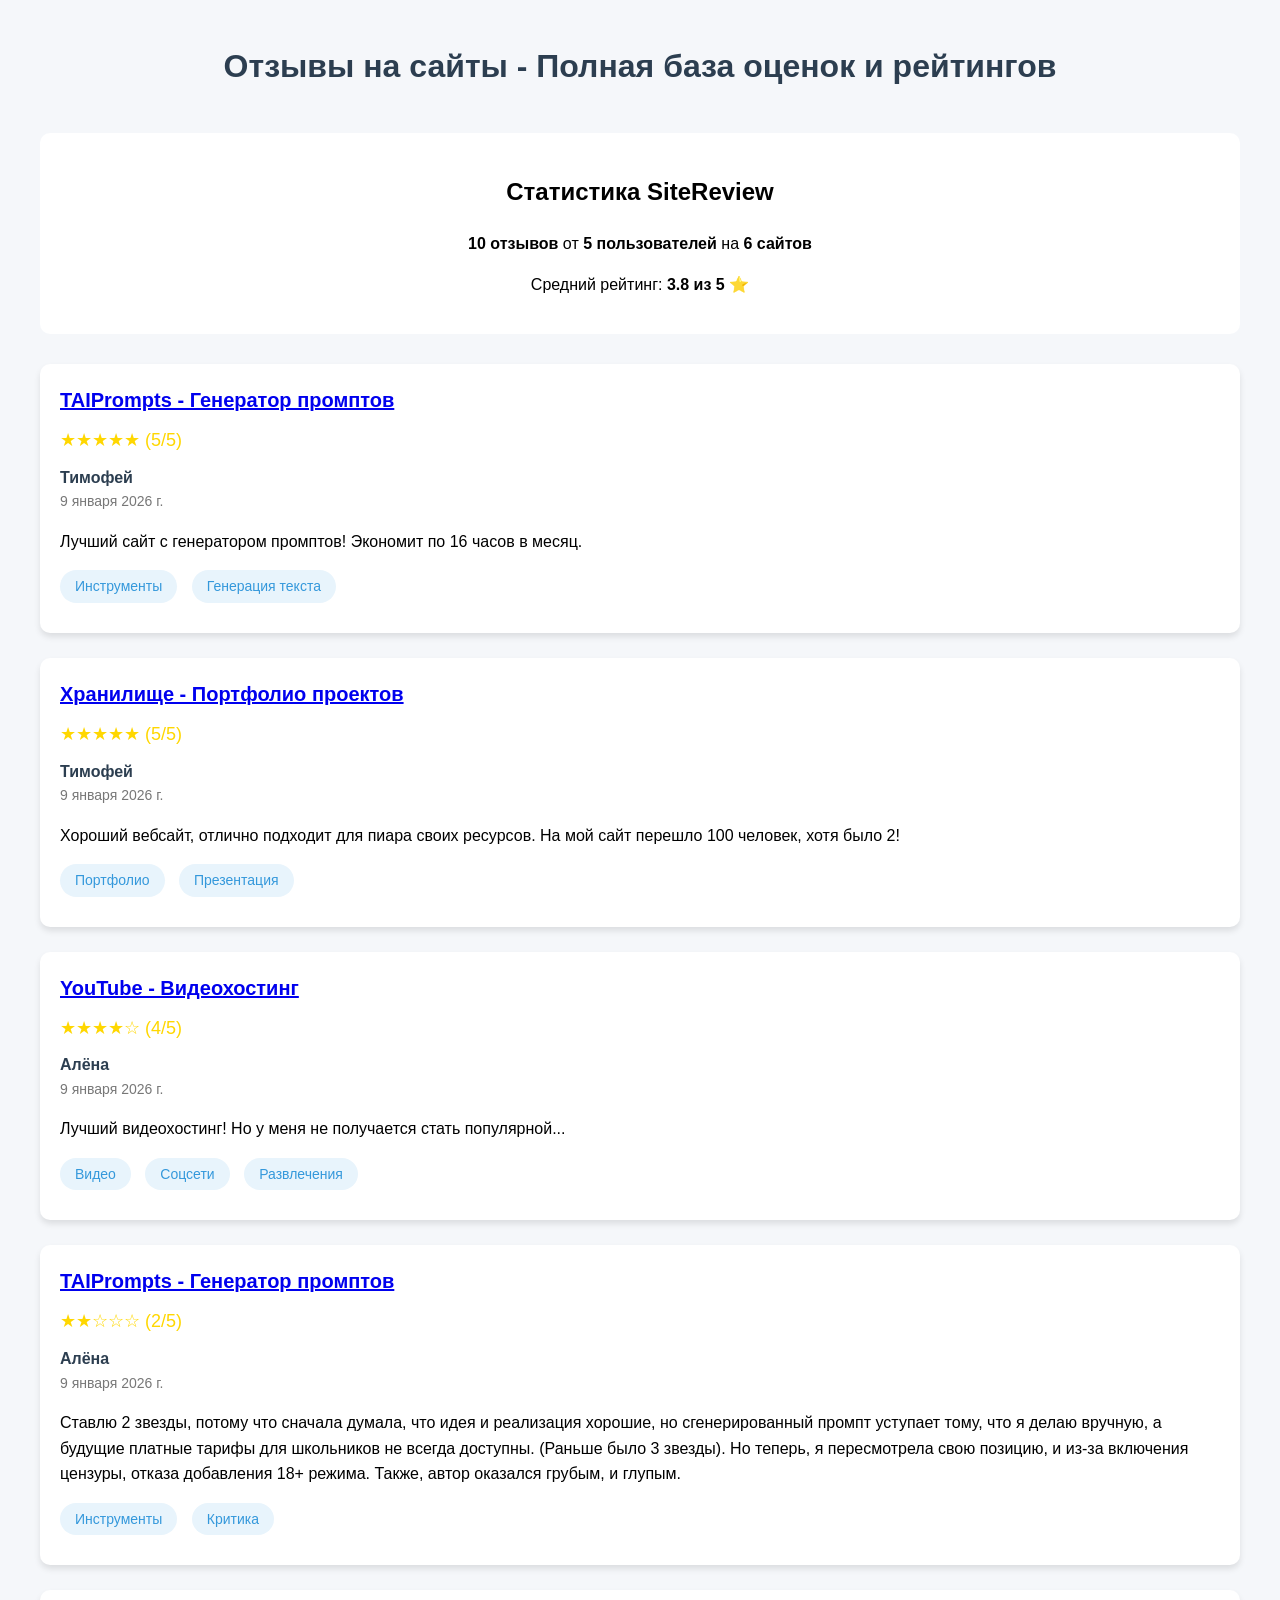
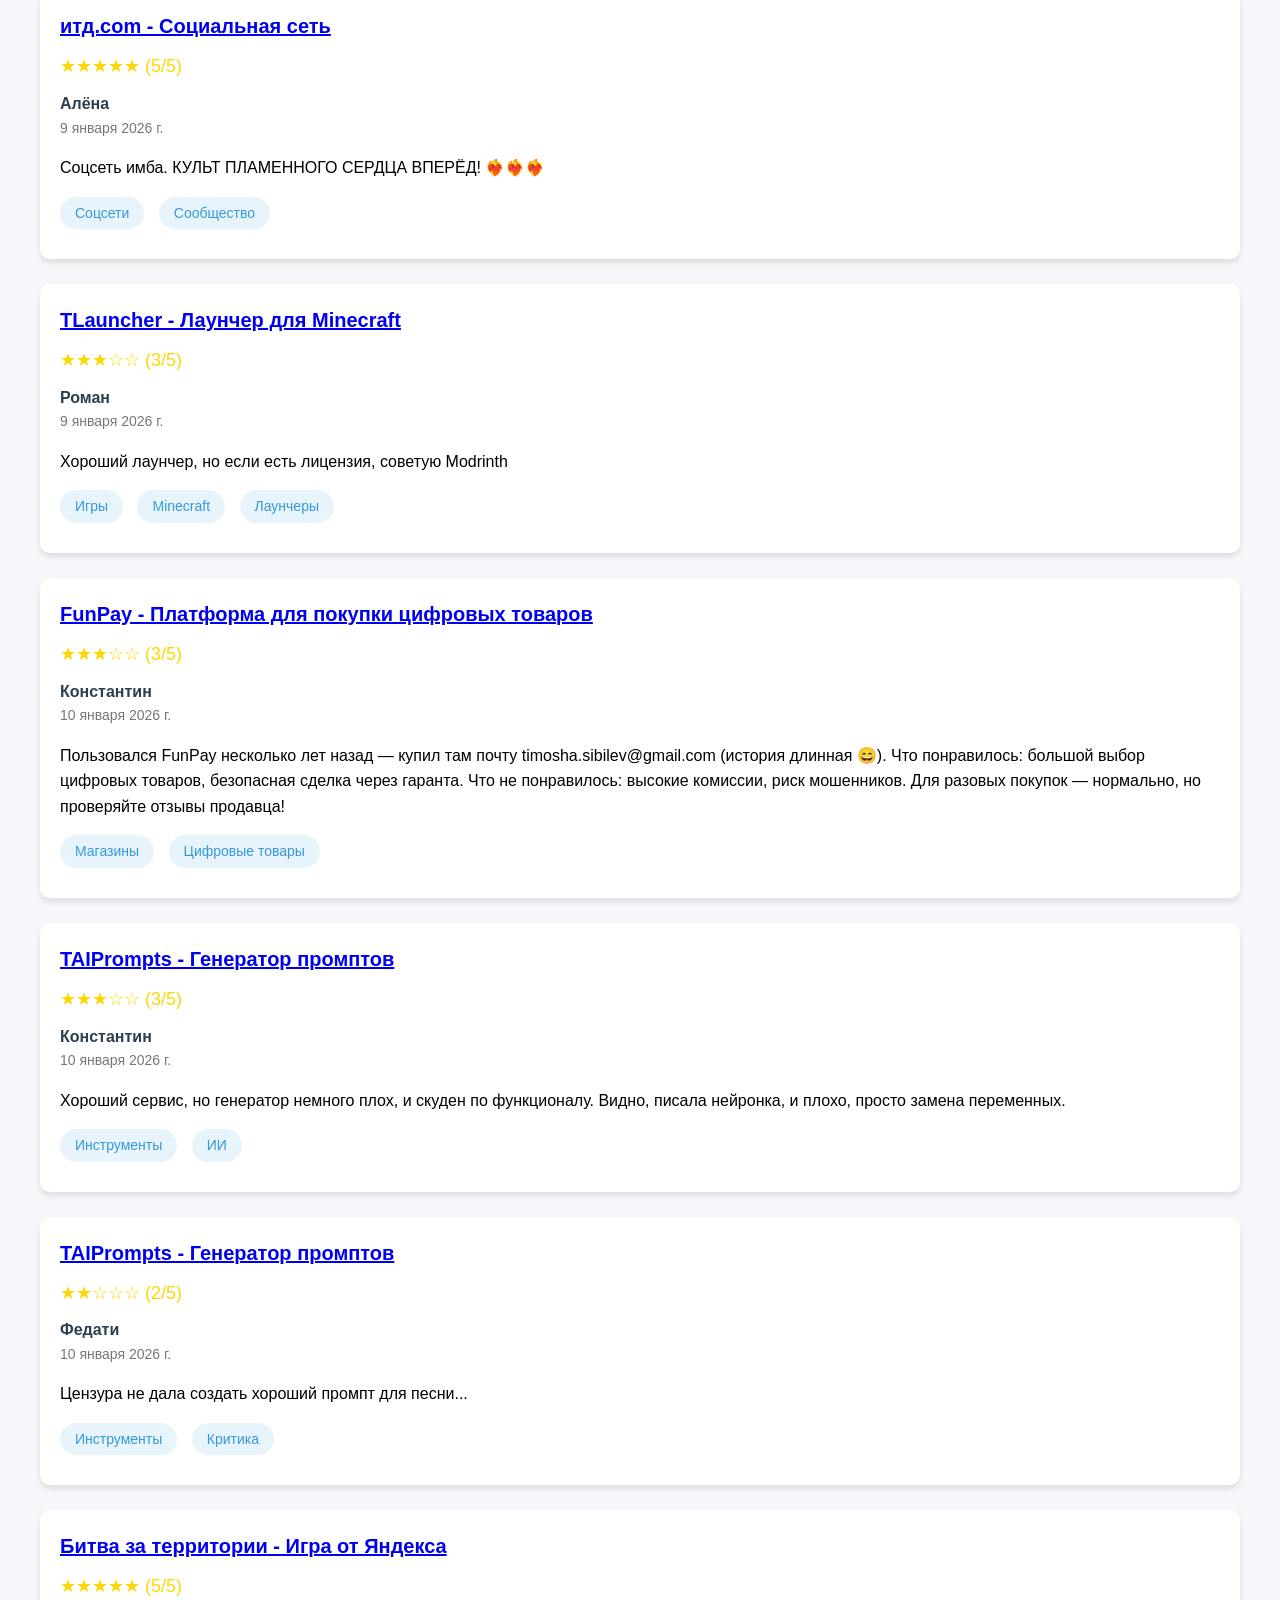
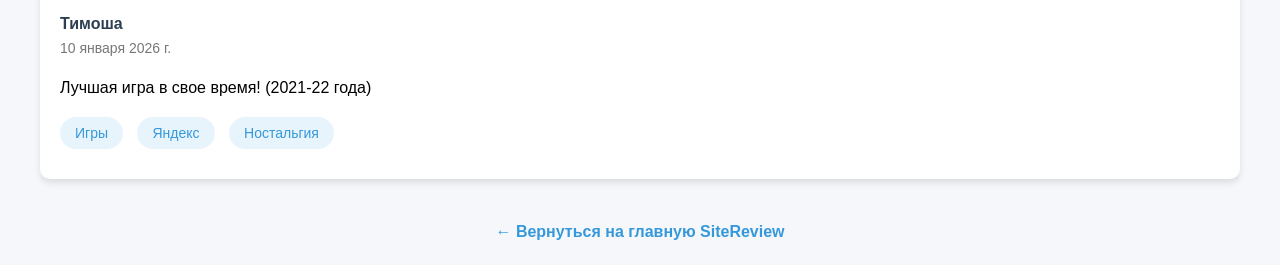
==== reviews-seo.html @ efad81fd "Add files via upload" ====
<!DOCTYPE html>
<html lang="ru">
<head>
    <meta charset="UTF-8">
    <meta name="viewport" content="width=device-width, initial-scale=1.0">
    <meta name="description" content="Полная база отзывов на веб-сайты от реальных пользователей. Честные оценки и рейтинги сайтов на SiteReview.">
    <meta name="robots" content="index, follow">
    <title>Отзывы на сайты | SiteReview - База отзывов на веб-ресурсы</title>
    <style>
        body {
            font-family: Arial, sans-serif;
            line-height: 1.6;
            max-width: 1200px;
            margin: 0 auto;
            padding: 20px;
            background: #f5f7fa;
        }
        .review-item {
            background: white;
            padding: 20px;
            margin-bottom: 25px;
            border-radius: 10px;
            box-shadow: 0 4px 6px rgba(0,0,0,0.1);
        }
        .review-rating {
            color: #FFD700;
            font-size: 18px;
            margin: 10px 0;
        }
        .review-site {
            color: #3498db;
            font-weight: bold;
            font-size: 20px;
            margin-bottom: 10px;
        }
        .review-date {
            color: #777;
            font-size: 14px;
            margin-bottom: 10px;
        }
        .review-author {
            color: #2c3e50;
            font-weight: bold;
        }
        h1 {
            color: #2c3e50;
            text-align: center;
            margin-bottom: 40px;
        }
        .stats {
            background: white;
            padding: 20px;
            border-radius: 10px;
            margin-bottom: 30px;
            text-align: center;
        }
        .back-link {
            text-align: center;
            margin-top: 40px;
        }
        .back-link a {
            color: #3498db;
            text-decoration: none;
            font-weight: bold;
        }
        .site-category {
            display: inline-block;
            background: #e8f4fc;
            color: #3498db;
            padding: 5px 15px;
            border-radius: 20px;
            font-size: 14px;
            margin-right: 10px;
            margin-bottom: 10px;
        }
    </style>
</head>
<body>
    <h1>Отзывы на сайты - Полная база оценок и рейтингов</h1>
    
    <div class="stats">
        <h2>Статистика SiteReview</h2>
        <p><strong>10 отзывов</strong> от <strong>5 пользователей</strong> на <strong>6 сайтов</strong></p>
        <p>Средний рейтинг: <strong>3.8 из 5</strong> ⭐</p>
    </div>

    <!-- Отзыв 1 -->
    <div class="review-item">
        <div class="review-site">
            <a href="https://timoshamoscow.github.io/taiprompts.github.io/" target="_blank">TAIPrompts - Генератор промптов</a>
        </div>
        <div class="review-rating">★★★★★ (5/5)</div>
        <div class="review-author">Тимофей</div>
        <div class="review-date">9 января 2026 г.</div>
        <p>Лучший сайт с генератором промптов! Экономит по 16 часов в месяц.</p>
        <div class="site-category">Инструменты</div>
        <div class="site-category">Генерация текста</div>
    </div>

    <!-- Отзыв 2 -->
    <div class="review-item">
        <div class="review-site">
            <a href="https://timoshamoscow.github.io/hranilishe.github.io/" target="_blank">Хранилище - Портфолио проектов</a>
        </div>
        <div class="review-rating">★★★★★ (5/5)</div>
        <div class="review-author">Тимофей</div>
        <div class="review-date">9 января 2026 г.</div>
        <p>Хороший вебсайт, отлично подходит для пиара своих ресурсов. На мой сайт перешло 100 человек, хотя было 2!</p>
        <div class="site-category">Портфолио</div>
        <div class="site-category">Презентация</div>
    </div>

    <!-- Отзыв 3 -->
    <div class="review-item">
        <div class="review-site">
            <a href="https://www.youtube.com/" target="_blank">YouTube - Видеохостинг</a>
        </div>
        <div class="review-rating">★★★★☆ (4/5)</div>
        <div class="review-author">Алёна</div>
        <div class="review-date">9 января 2026 г.</div>
        <p>Лучший видеохостинг! Но у меня не получается стать популярной...</p>
        <div class="site-category">Видео</div>
        <div class="site-category">Соцсети</div>
        <div class="site-category">Развлечения</div>
    </div>

    <!-- Отзыв 4 -->
    <div class="review-item">
        <div class="review-site">
            <a href="https://timoshamoscow.github.io/taiprompts.github.io/" target="_blank">TAIPrompts - Генератор промптов</a>
        </div>
        <div class="review-rating">★★☆☆☆ (2/5)</div>
        <div class="review-author">Алёна</div>
        <div class="review-date">9 января 2026 г.</div>
        <p>Ставлю 2 звезды, потому что сначала думала, что идея и реализация хорошие, но сгенерированный промпт уступает тому, что я делаю вручную, а будущие платные тарифы для школьников не всегда доступны. (Раньше было 3 звезды). Но теперь, я пересмотрела свою позицию, и из-за включения цензуры, отказа добавления 18+ режима. Также, автор оказался грубым, и глупым.</p>
        <div class="site-category">Инструменты</div>
        <div class="site-category">Критика</div>
    </div>

    <!-- Отзыв 5 -->
    <div class="review-item">
        <div class="review-site">
            <a href="https://xn--d1ah4a.com/feed" target="_blank">итд.com - Социальная сеть</a>
        </div>
        <div class="review-rating">★★★★★ (5/5)</div>
        <div class="review-author">Алёна</div>
        <div class="review-date">9 января 2026 г.</div>
        <p>Соцсеть имба. КУЛЬТ ПЛАМЕННОГО СЕРДЦА ВПЕРЁД! ❤️‍🔥❤️‍🔥❤️‍🔥</p>
        <div class="site-category">Соцсети</div>
        <div class="site-category">Сообщество</div>
    </div>

    <!-- Отзыв 6 -->
    <div class="review-item">
        <div class="review-site">
            <a href="https://tlauncher.ru/" target="_blank">TLauncher - Лаунчер для Minecraft</a>
        </div>
        <div class="review-rating">★★★☆☆ (3/5)</div>
        <div class="review-author">Роман</div>
        <div class="review-date">9 января 2026 г.</div>
        <p>Хороший лаунчер, но если есть лицензия, советую Modrinth</p>
        <div class="site-category">Игры</div>
        <div class="site-category">Minecraft</div>
        <div class="site-category">Лаунчеры</div>
    </div>

    <!-- Отзыв 7 -->
    <div class="review-item">
        <div class="review-site">
            <a href="https://funpay.com/" target="_blank">FunPay - Платформа для покупки цифровых товаров</a>
        </div>
        <div class="review-rating">★★★☆☆ (3/5)</div>
        <div class="review-author">Константин</div>
        <div class="review-date">10 января 2026 г.</div>
        <p>Пользовался FunPay несколько лет назад — купил там почту timosha.sibilev@gmail.com (история длинная 😄). Что понравилось: большой выбор цифровых товаров, безопасная сделка через гаранта. Что не понравилось: высокие комиссии, риск мошенников. Для разовых покупок — нормально, но проверяйте отзывы продавца!</p>
        <div class="site-category">Магазины</div>
        <div class="site-category">Цифровые товары</div>
    </div>

    <!-- Отзыв 8 -->
    <div class="review-item">
        <div class="review-site">
            <a href="https://timoshamoscow.github.io/taiprompts.github.io/" target="_blank">TAIPrompts - Генератор промптов</a>
        </div>
        <div class="review-rating">★★★☆☆ (3/5)</div>
        <div class="review-author">Константин</div>
        <div class="review-date">10 января 2026 г.</div>
        <p>Хороший сервис, но генератор немного плох, и скуден по функционалу. Видно, писала нейронка, и плохо, просто замена переменных.</p>
        <div class="site-category">Инструменты</div>
        <div class="site-category">ИИ</div>
    </div>

    <!-- Отзыв 9 -->
    <div class="review-item">
        <div class="review-site">
            <a href="https://timoshamoscow.github.io/taiprompts.github.io/" target="_blank">TAIPrompts - Генератор промптов</a>
        </div>
        <div class="review-rating">★★☆☆☆ (2/5)</div>
        <div class="review-author">Федати</div>
        <div class="review-date">10 января 2026 г.</div>
        <p>Цензура не дала создать хороший промпт для песни...</p>
        <div class="site-category">Инструменты</div>
        <div class="site-category">Критика</div>
    </div>

    <!-- Отзыв 10 -->
    <div class="review-item">
        <div class="review-site">
            <a href="https://yandex.ru/games/app/191972" target="_blank">Битва за территории - Игра от Яндекса</a>
        </div>
        <div class="review-rating">★★★★★ (5/5)</div>
        <div class="review-author">Тимоша</div>
        <div class="review-date">10 января 2026 г.</div>
        <p>Лучшая игра в свое время! (2021-22 года)</p>
        <div class="site-category">Игры</div>
        <div class="site-category">Яндекс</div>
        <div class="site-category">Ностальгия</div>
    </div>

    <div class="back-link">
        <a href="https://speedtelly1.github.io/sitereview.github.io/">← Вернуться на главную SiteReview</a>
    </div>

    <!-- Скрытый контент для SEO -->
    <div style="display: none;">
        <h2>SiteReview - Отзывы на сайты и веб-ресурсы</h2>
        <p>SiteReview - это платформа для публикации честных отзывов на различные веб-сайты. Мы собираем реальные мнения пользователей о разных интернет-ресурсах.</p>
        
        <h3>Популярные категории сайтов:</h3>
        <ul>
            <li>Социальные сети (YouTube, итд.com)</li>
            <li>Игры и игровые сервисы (TLauncher, Битва за территории)</li>
            <li>Инструменты для работы (TAIPrompts, Хранилище)</li>
            <li>Магазины и маркетплейсы (FunPay)</li>
        </ul>
        
        <h3>Почему выбирают SiteReview:</h3>
        <ul>
            <li>Реальные отзывы от настоящих пользователей</li>
            <li>Честные оценки без цензуры</li>
            <li>Разные мнения на один сайт</li>
            <li>Объективная статистика</li>
            <li>Бесплатная публикация отзывов</li>
        </ul>
        
        <h3>Топ сайтов по оценкам:</h3>
        <p>TAIPrompts - 4 отзыва, средний рейтинг 3.25/5</p>
        <p>YouTube - 1 отзыв, оценка 4/5</p>
        <p>итд.com - 1 отзыв, оценка 5/5</p>
        <p>Хранилище - 1 отзыв, оценка 5/5</p>
        <p>FunPay - 1 отзыв, оценка 3/5</p>
        <p>TLauncher - 1 отзыв, оценка 3/5</p>
        <p>Битва за территории - 1 отзыв, оценка 5/5</p>
        
        <h3>Как оставить отзыв:</h3>
        <p>Перейдите на главную страницу SiteReview и заполните форму. Ваш отзыв будет опубликован после проверки модератором.</p>
        
        <h3>Ключевые слова:</h3>
        <p>отзывы на сайты, оценка веб-ресурсов, рейтинг сайтов, мнения пользователей, критика сайтов, рекомендации по сайтам, обзоры интернет-ресурсов, честные отзывы, SiteReview, веб-разработка, UX/UI оценка, функционал сайтов, удобство использования</p>
    </div>
</body>
</html>
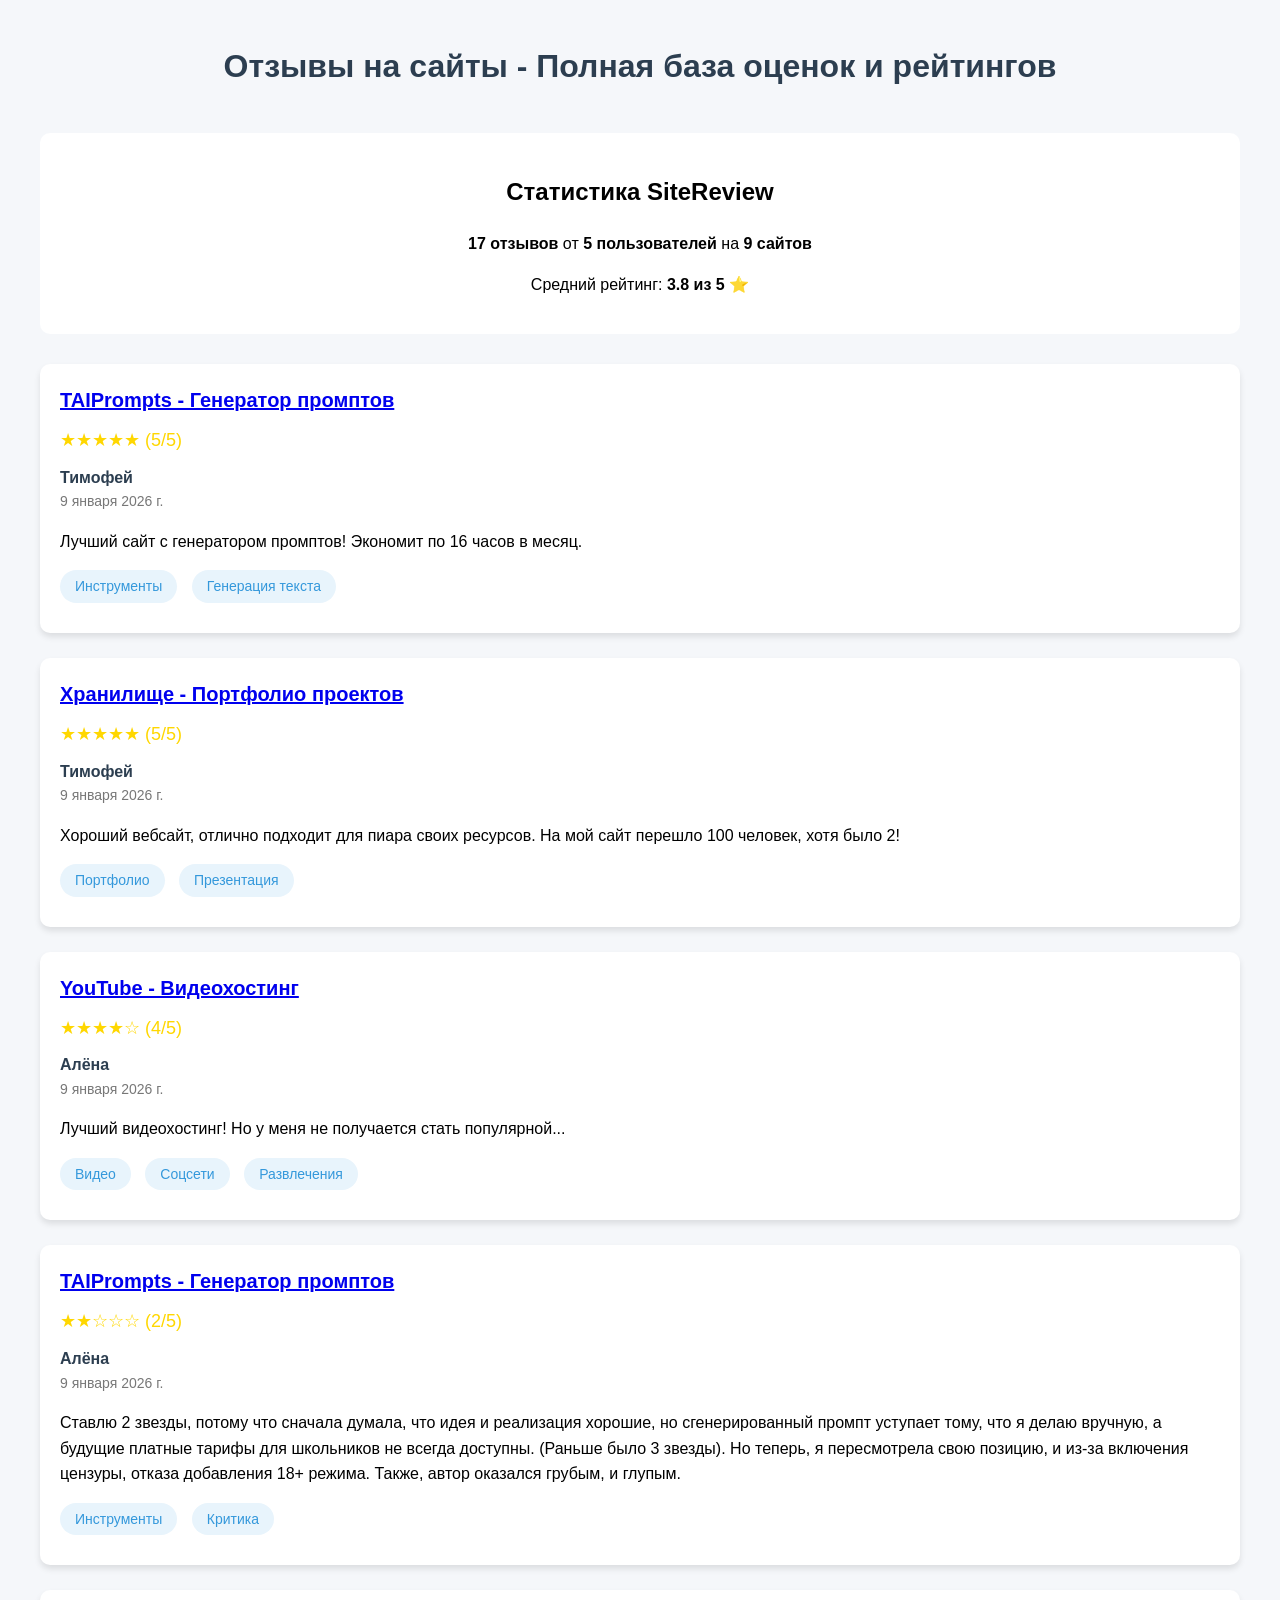
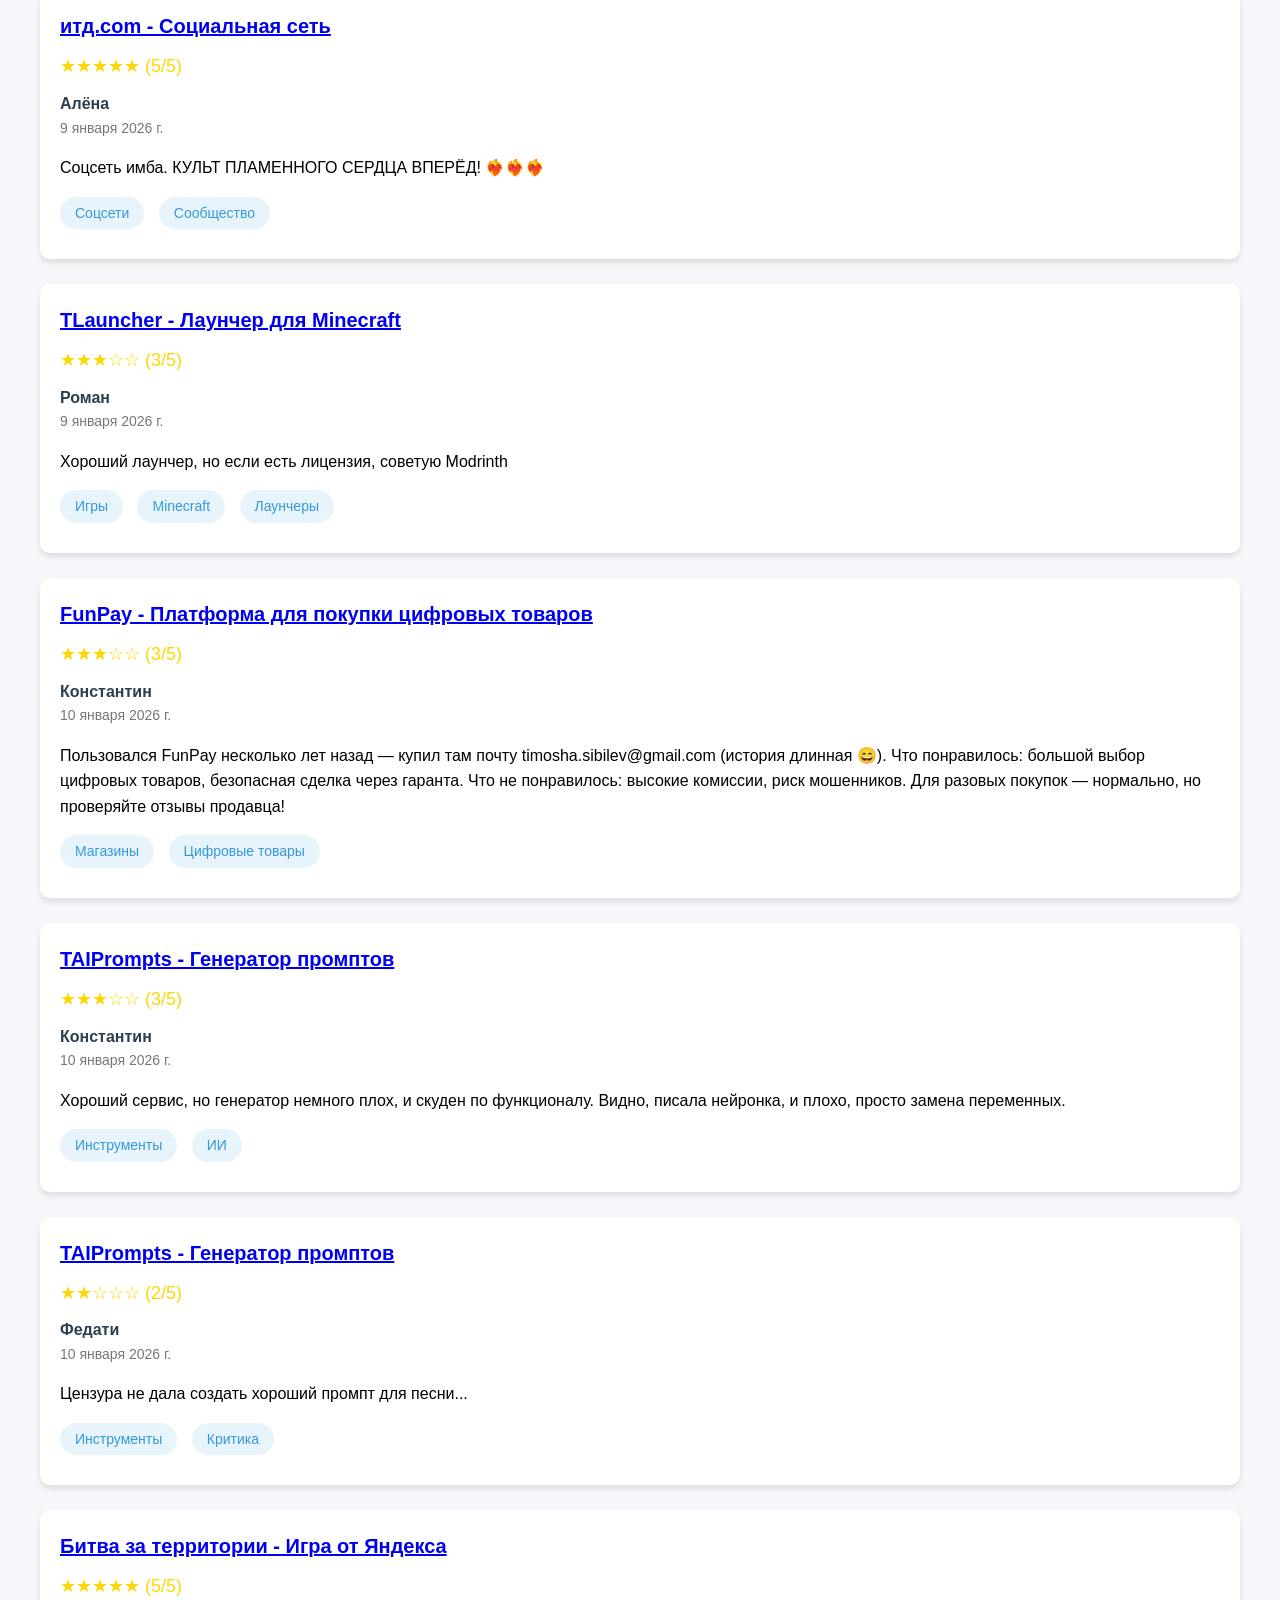
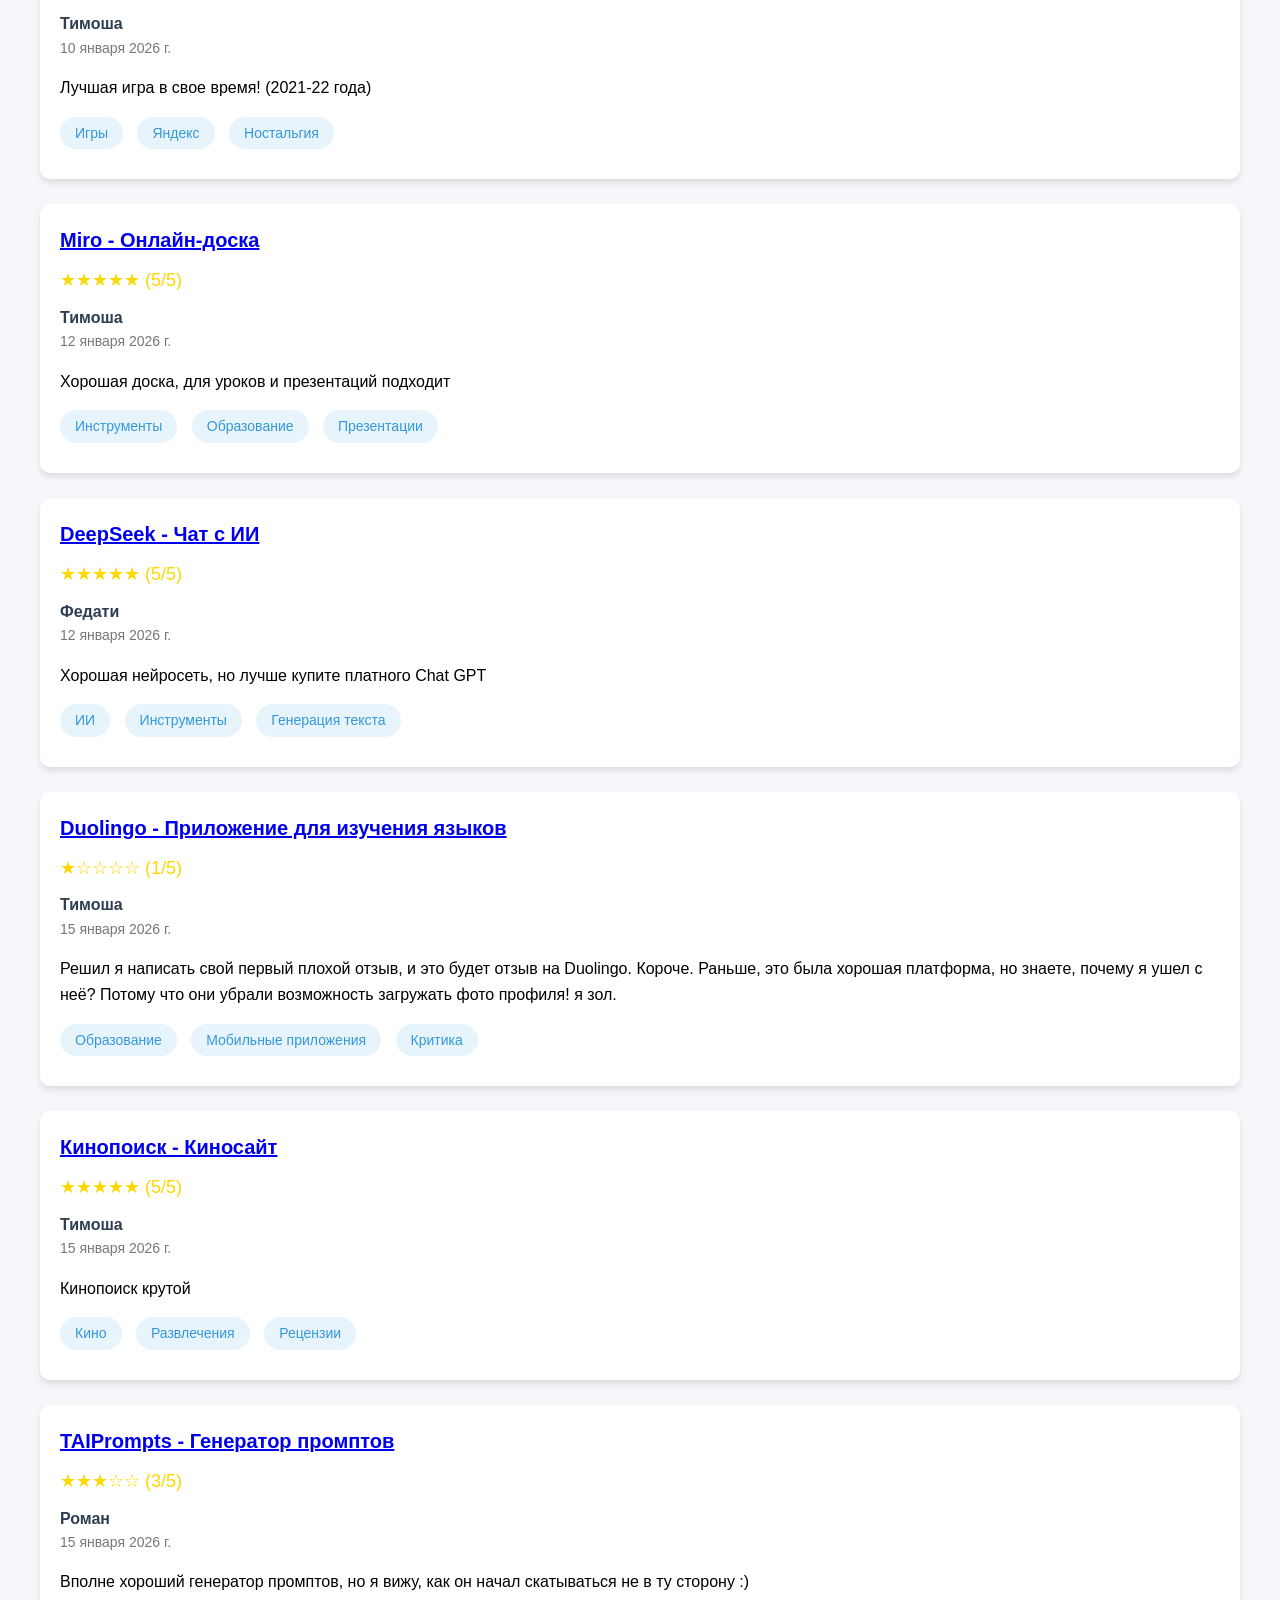
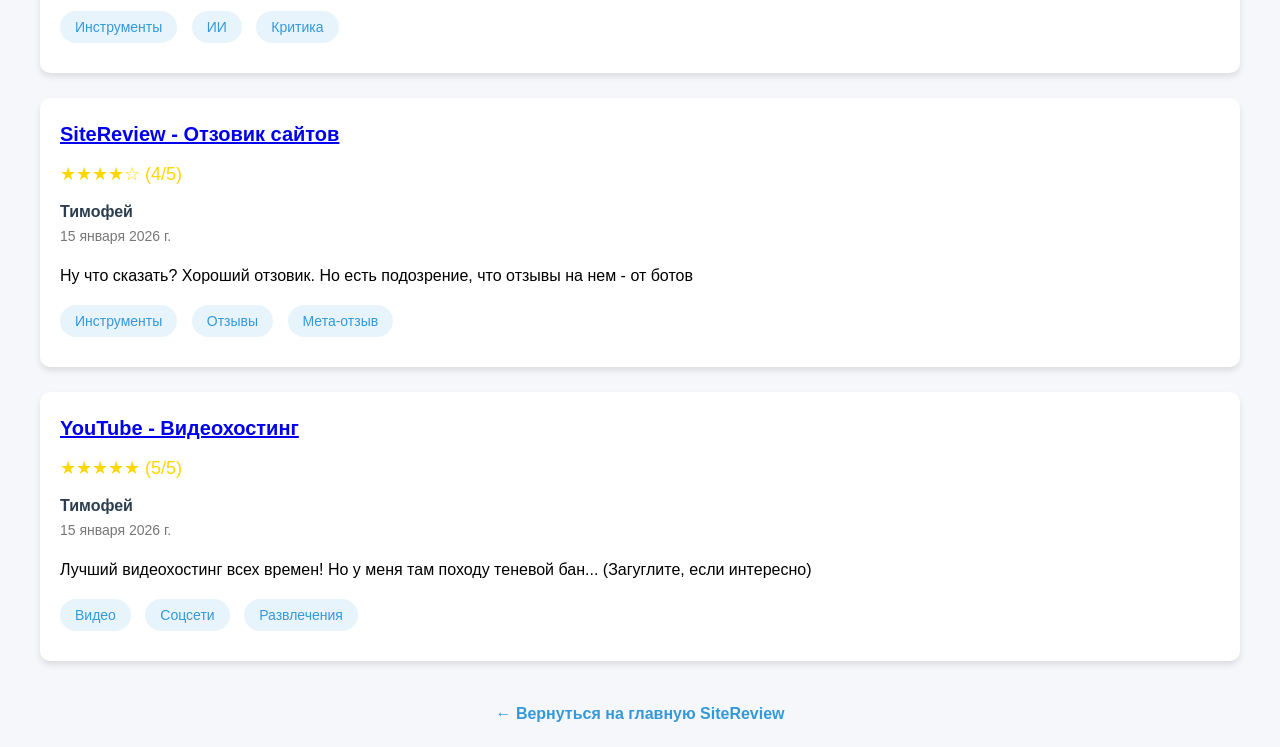
==== commit 7e4ea608: "Update reviews-seo.html" ====
--- a/reviews-seo.html
+++ b/reviews-seo.html
@@ -80,7 +80,7 @@
     
     <div class="stats">
         <h2>Статистика SiteReview</h2>
-        <p><strong>10 отзывов</strong> от <strong>5 пользователей</strong> на <strong>6 сайтов</strong></p>
+        <p><strong>17 отзывов</strong> от <strong>5 пользователей</strong> на <strong>9 сайтов</strong></p>
         <p>Средний рейтинг: <strong>3.8 из 5</strong> ⭐</p>
     </div>
 
@@ -217,6 +217,104 @@
         <div class="site-category">Ностальгия</div>
     </div>
 
+    <!-- Отзыв 11 -->
+    <div class="review-item">
+        <div class="review-site">
+            <a href="https://miro.com/app/dashboard/" target="_blank">Miro - Онлайн-доска</a>
+        </div>
+        <div class="review-rating">★★★★★ (5/5)</div>
+        <div class="review-author">Тимоша</div>
+        <div class="review-date">12 января 2026 г.</div>
+        <p>Хорошая доска, для уроков и презентаций подходит</p>
+        <div class="site-category">Инструменты</div>
+        <div class="site-category">Образование</div>
+        <div class="site-category">Презентации</div>
+    </div>
+
+    <!-- Отзыв 12 -->
+    <div class="review-item">
+        <div class="review-site">
+            <a href="https://chat.deepseek.com/" target="_blank">DeepSeek - Чат с ИИ</a>
+        </div>
+        <div class="review-rating">★★★★★ (5/5)</div>
+        <div class="review-author">Федати</div>
+        <div class="review-date">12 января 2026 г.</div>
+        <p>Хорошая нейросеть, но лучше купите платного Chat GPT</p>
+        <div class="site-category">ИИ</div>
+        <div class="site-category">Инструменты</div>
+        <div class="site-category">Генерация текста</div>
+    </div>
+
+    <!-- Отзыв 13 -->
+    <div class="review-item">
+        <div class="review-site">
+            <a href="https://www.duolingo.com/" target="_blank">Duolingo - Приложение для изучения языков</a>
+        </div>
+        <div class="review-rating">★☆☆☆☆ (1/5)</div>
+        <div class="review-author">Тимоша</div>
+        <div class="review-date">15 января 2026 г.</div>
+        <p>Решил я написать свой первый плохой отзыв, и это будет отзыв на Duolingo. Короче. Раньше, это была хорошая платформа, но знаете, почему я ушел с неё? Потому что они убрали возможность загружать фото профиля! я зол.</p>
+        <div class="site-category">Образование</div>
+        <div class="site-category">Мобильные приложения</div>
+        <div class="site-category">Критика</div>
+    </div>
+
+    <!-- Отзыв 14 -->
+    <div class="review-item">
+        <div class="review-site">
+            <a href="https://www.kinopoisk.ru/" target="_blank">Кинопоиск - Киносайт</a>
+        </div>
+        <div class="review-rating">★★★★★ (5/5)</div>
+        <div class="review-author">Тимоша</div>
+        <div class="review-date">15 января 2026 г.</div>
+        <p>Кинопоиск крутой</p>
+        <div class="site-category">Кино</div>
+        <div class="site-category">Развлечения</div>
+        <div class="site-category">Рецензии</div>
+    </div>
+
+    <!-- Отзыв 15 -->
+    <div class="review-item">
+        <div class="review-site">
+            <a href="https://timoshamoscow.github.io/taiprompts.github.io/" target="_blank">TAIPrompts - Генератор промптов</a>
+        </div>
+        <div class="review-rating">★★★☆☆ (3/5)</div>
+        <div class="review-author">Роман</div>
+        <div class="review-date">15 января 2026 г.</div>
+        <p>Вполне хороший генератор промптов, но я вижу, как он начал скатываться не в ту сторону :)</p>
+        <div class="site-category">Инструменты</div>
+        <div class="site-category">ИИ</div>
+        <div class="site-category">Критика</div>
+    </div>
+
+    <!-- Отзыв 16 -->
+    <div class="review-item">
+        <div class="review-site">
+            <a href="https://speedtelly1.github.io/sitereview.github.io/" target="_blank">SiteReview - Отзовик сайтов</a>
+        </div>
+        <div class="review-rating">★★★★☆ (4/5)</div>
+        <div class="review-author">Тимофей</div>
+        <div class="review-date">15 января 2026 г.</div>
+        <p>Ну что сказать? Хороший отзовик. Но есть подозрение, что отзывы на нем - от ботов</p>
+        <div class="site-category">Инструменты</div>
+        <div class="site-category">Отзывы</div>
+        <div class="site-category">Мета-отзыв</div>
+    </div>
+
+    <!-- Отзыв 17 -->
+    <div class="review-item">
+        <div class="review-site">
+            <a href="https://www.youtube.com/" target="_blank">YouTube - Видеохостинг</a>
+        </div>
+        <div class="review-rating">★★★★★ (5/5)</div>
+        <div class="review-author">Тимофей</div>
+        <div class="review-date">15 января 2026 г.</div>
+        <p>Лучший видеохостинг всех времен! Но у меня там походу теневой бан... (Загуглите, если интересно)</p>
+        <div class="site-category">Видео</div>
+        <div class="site-category">Соцсети</div>
+        <div class="site-category">Развлечения</div>
+    </div>
+
     <div class="back-link">
         <a href="https://speedtelly1.github.io/sitereview.github.io/">← Вернуться на главную SiteReview</a>
     </div>
@@ -230,8 +328,11 @@
         <ul>
             <li>Социальные сети (YouTube, итд.com)</li>
             <li>Игры и игровые сервисы (TLauncher, Битва за территории)</li>
-            <li>Инструменты для работы (TAIPrompts, Хранилище)</li>
+            <li>Инструменты для работы (TAIPrompts, Хранилище, Miro, DeepSeek)</li>
             <li>Магазины и маркетплейсы (FunPay)</li>
+            <li>Образовательные ресурсы (Duolingo)</li>
+            <li>Развлекательные сайты (Кинопоиск)</li>
+            <li>Отзовики и рейтинги (SiteReview)</li>
         </ul>
         
         <h3>Почему выбирают SiteReview:</h3>
@@ -244,19 +345,24 @@
         </ul>
         
         <h3>Топ сайтов по оценкам:</h3>
-        <p>TAIPrompts - 4 отзыва, средний рейтинг 3.25/5</p>
-        <p>YouTube - 1 отзыв, оценка 4/5</p>
+        <p>TAIPrompts - 5 отзывов, средний рейтинг 3.0/5</p>
+        <p>YouTube - 3 отзыва, средний рейтинг 4.7/5</p>
         <p>итд.com - 1 отзыв, оценка 5/5</p>
         <p>Хранилище - 1 отзыв, оценка 5/5</p>
+        <p>Miro - 1 отзыв, оценка 5/5</p>
+        <p>DeepSeek - 1 отзыв, оценка 5/5</p>
+        <p>Кинопоиск - 1 отзыв, оценка 5/5</p>
+        <p>Битва за территории - 1 отзыв, оценка 5/5</p>
+        <p>SiteReview - 1 отзыв, оценка 4/5</p>
         <p>FunPay - 1 отзыв, оценка 3/5</p>
         <p>TLauncher - 1 отзыв, оценка 3/5</p>
-        <p>Битва за территории - 1 отзыв, оценка 5/5</p>
+        <p>Duolingo - 1 отзыв, оценка 1/5</p>
         
         <h3>Как оставить отзыв:</h3>
         <p>Перейдите на главную страницу SiteReview и заполните форму. Ваш отзыв будет опубликован после проверки модератором.</p>
         
         <h3>Ключевые слова:</h3>
-        <p>отзывы на сайты, оценка веб-ресурсов, рейтинг сайтов, мнения пользователей, критика сайтов, рекомендации по сайтам, обзоры интернет-ресурсов, честные отзывы, SiteReview, веб-разработка, UX/UI оценка, функционал сайтов, удобство использования</p>
+        <p>отзывы на сайты, оценка веб-ресурсов, рейтинг сайтов, мнения пользователей, критика сайтов, рекомендации по сайтам, обзоры интернет-ресурсов, честные отзывы, SiteReview, веб-разработка, UX/UI оценка, функционал сайтов, удобство использования, TAIPrompts отзывы, YouTube отзывы, Miro отзывы, DeepSeek отзывы, Кинопоиск отзывы</p>
     </div>
 </body>
-</html>+</html>
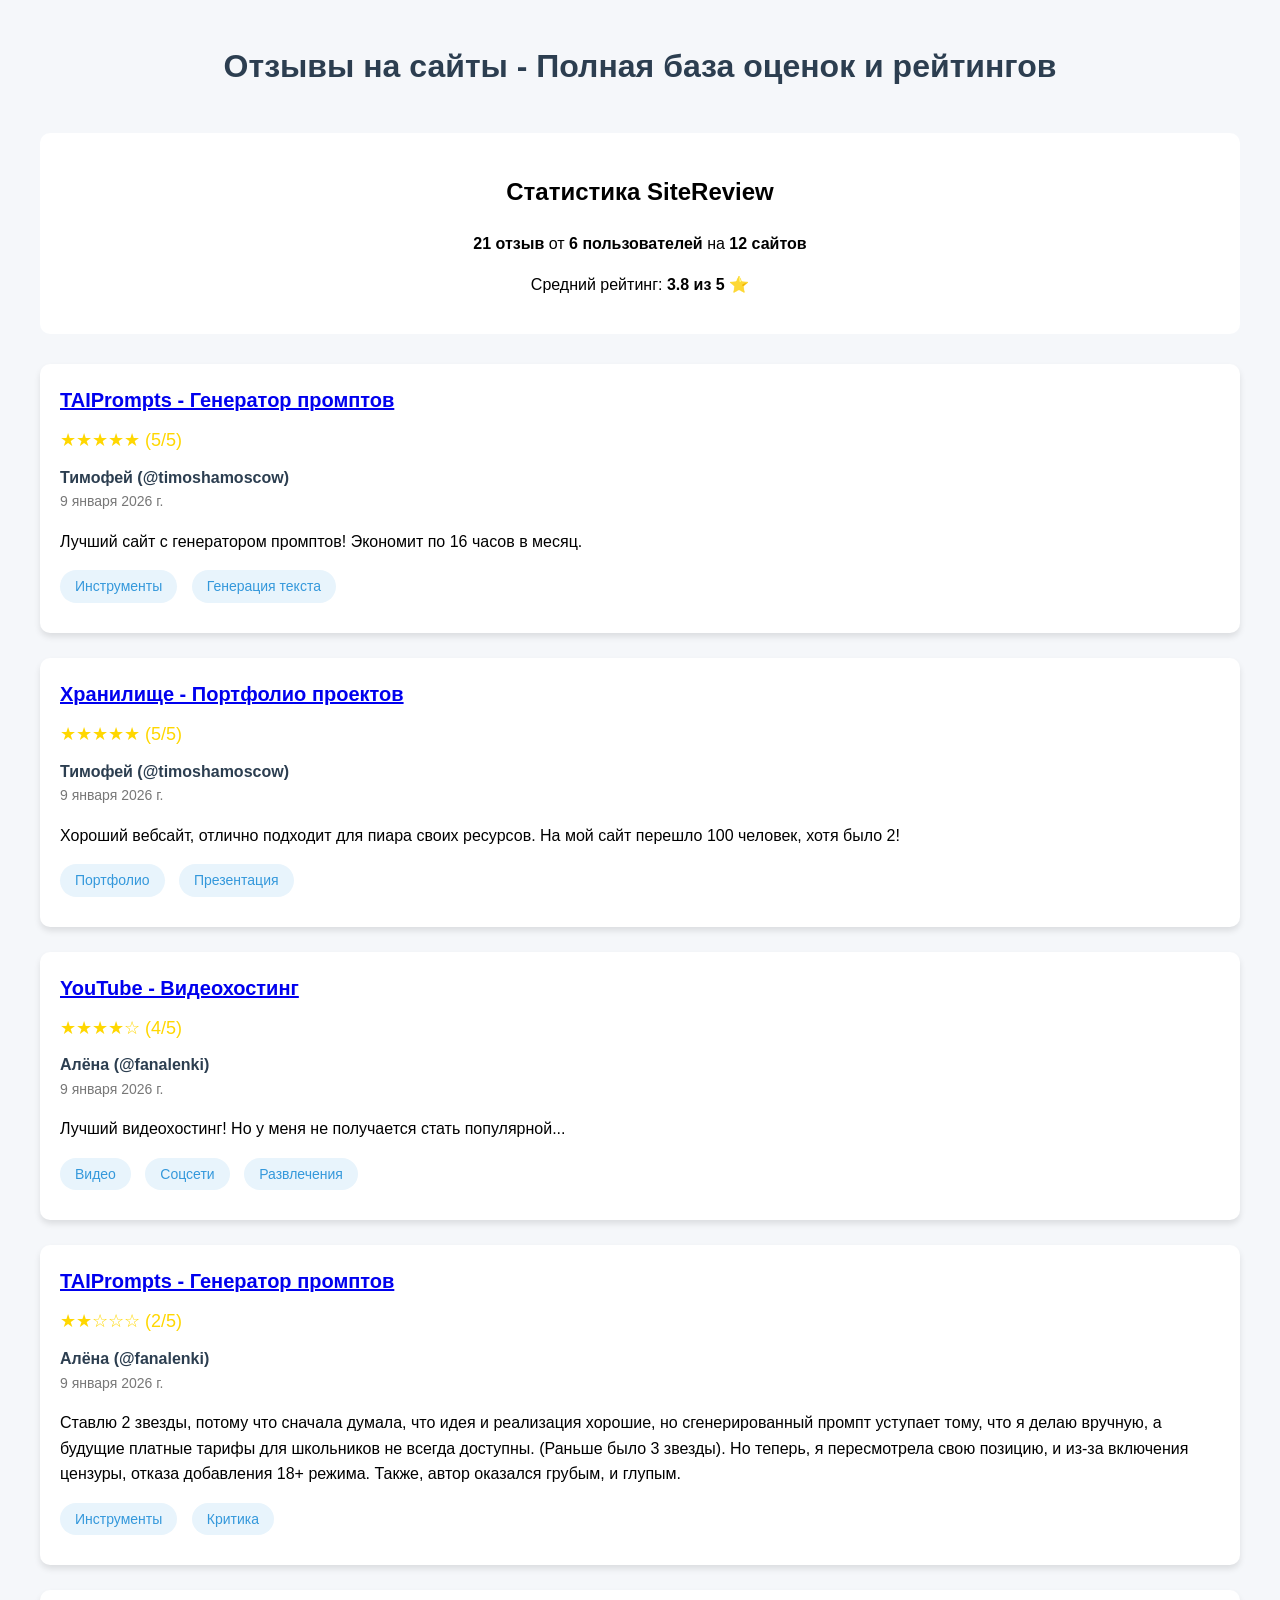
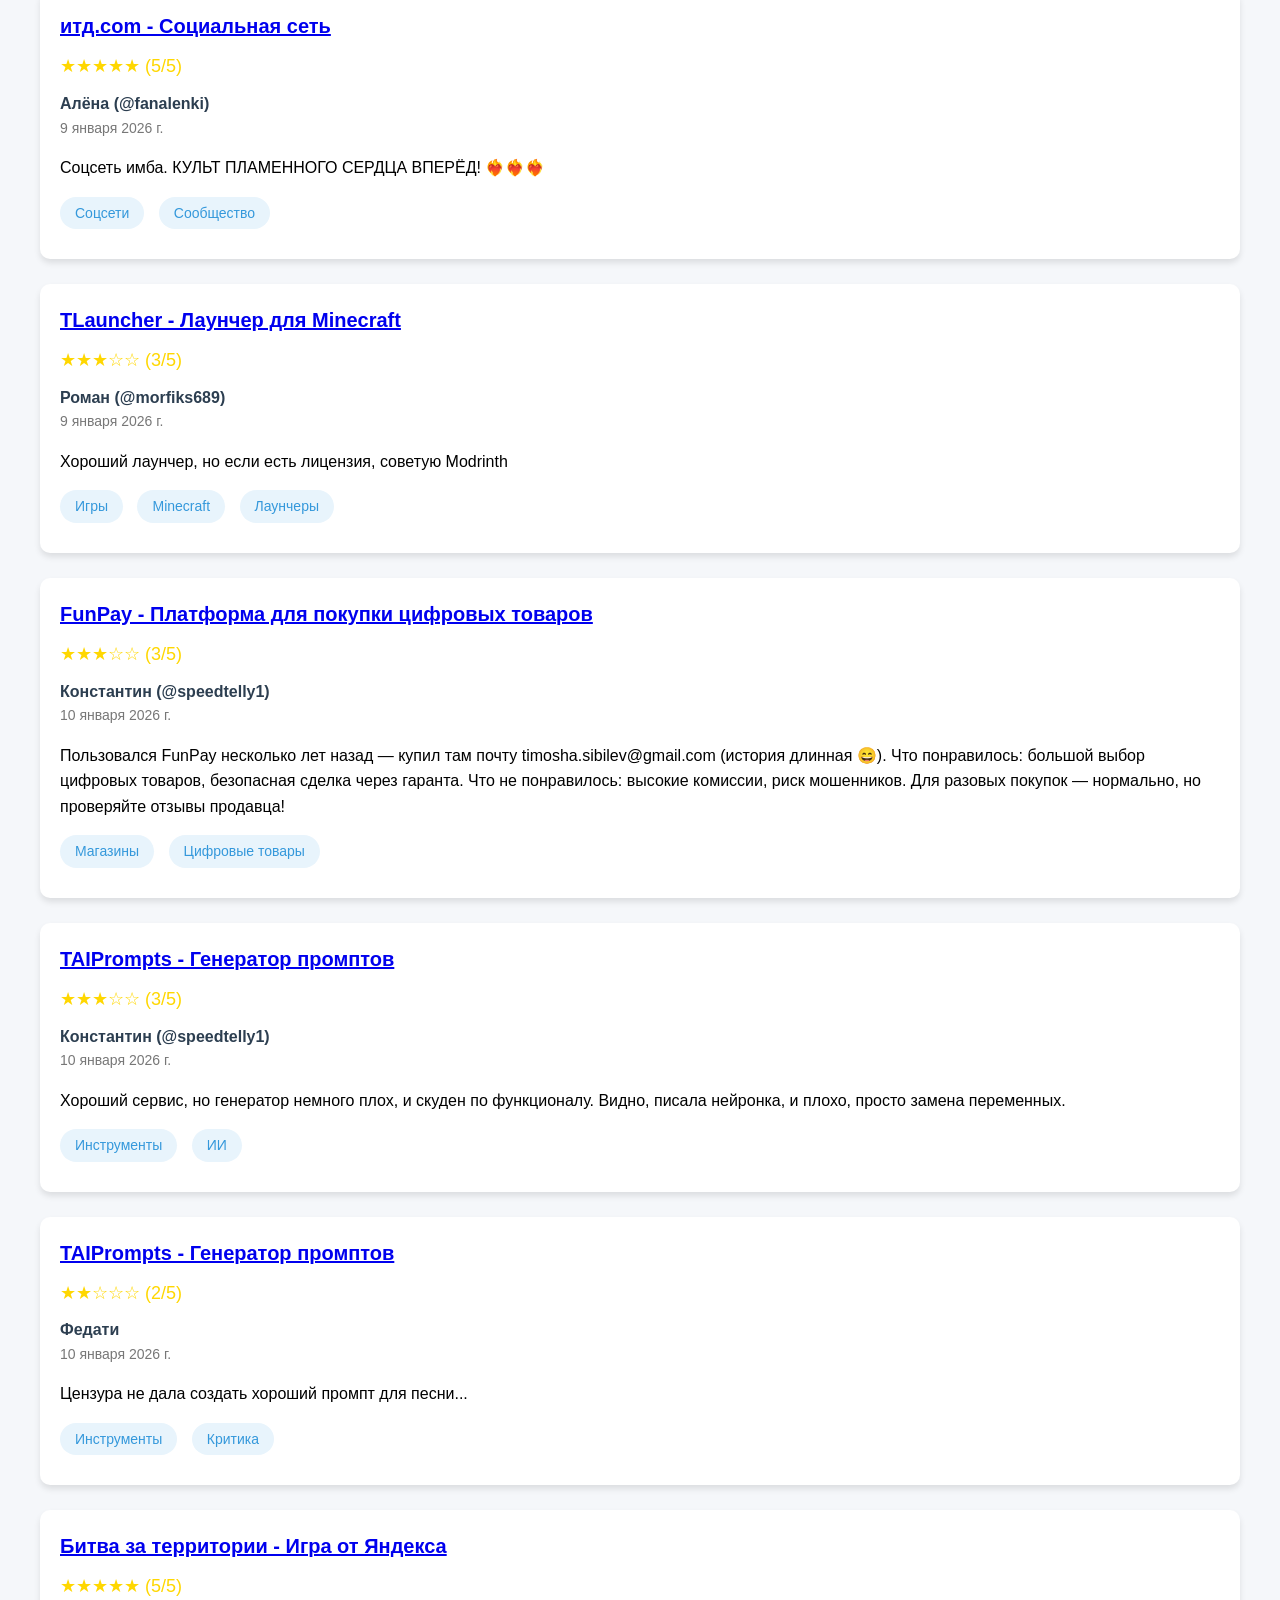
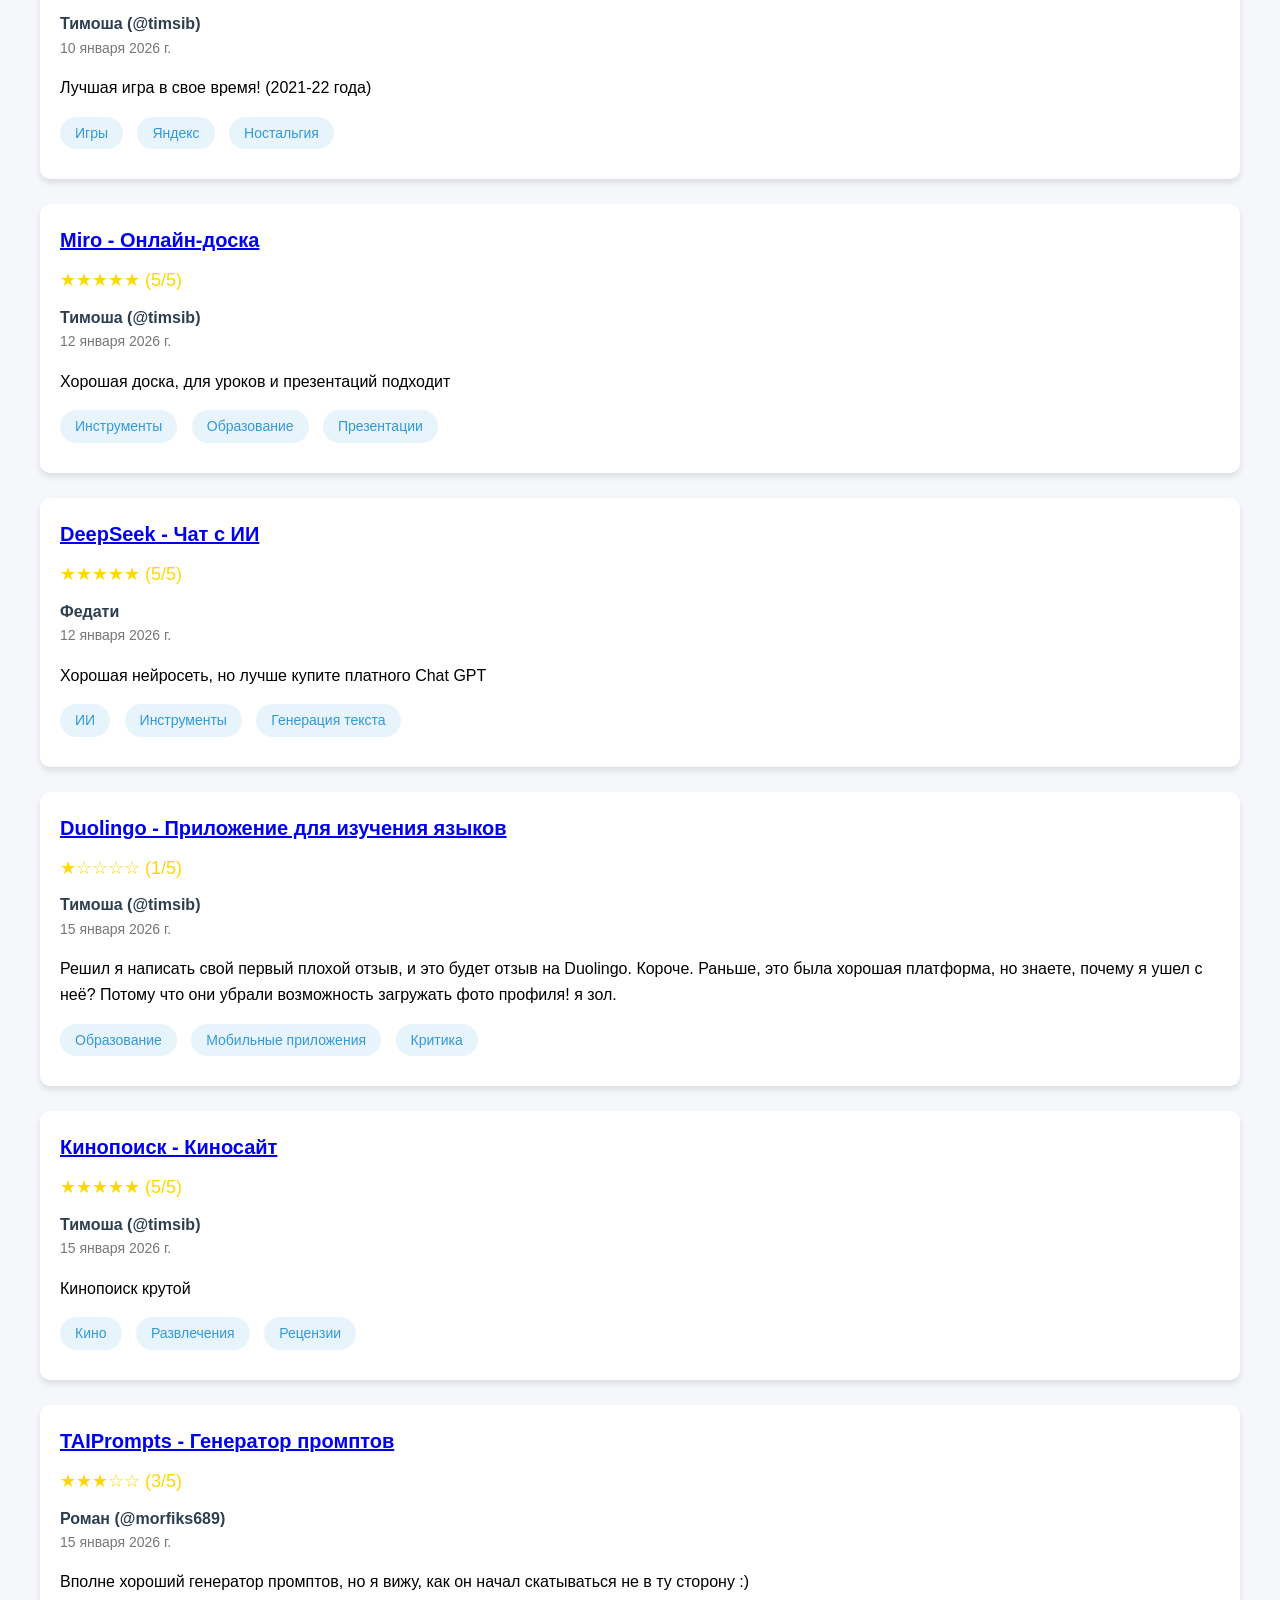
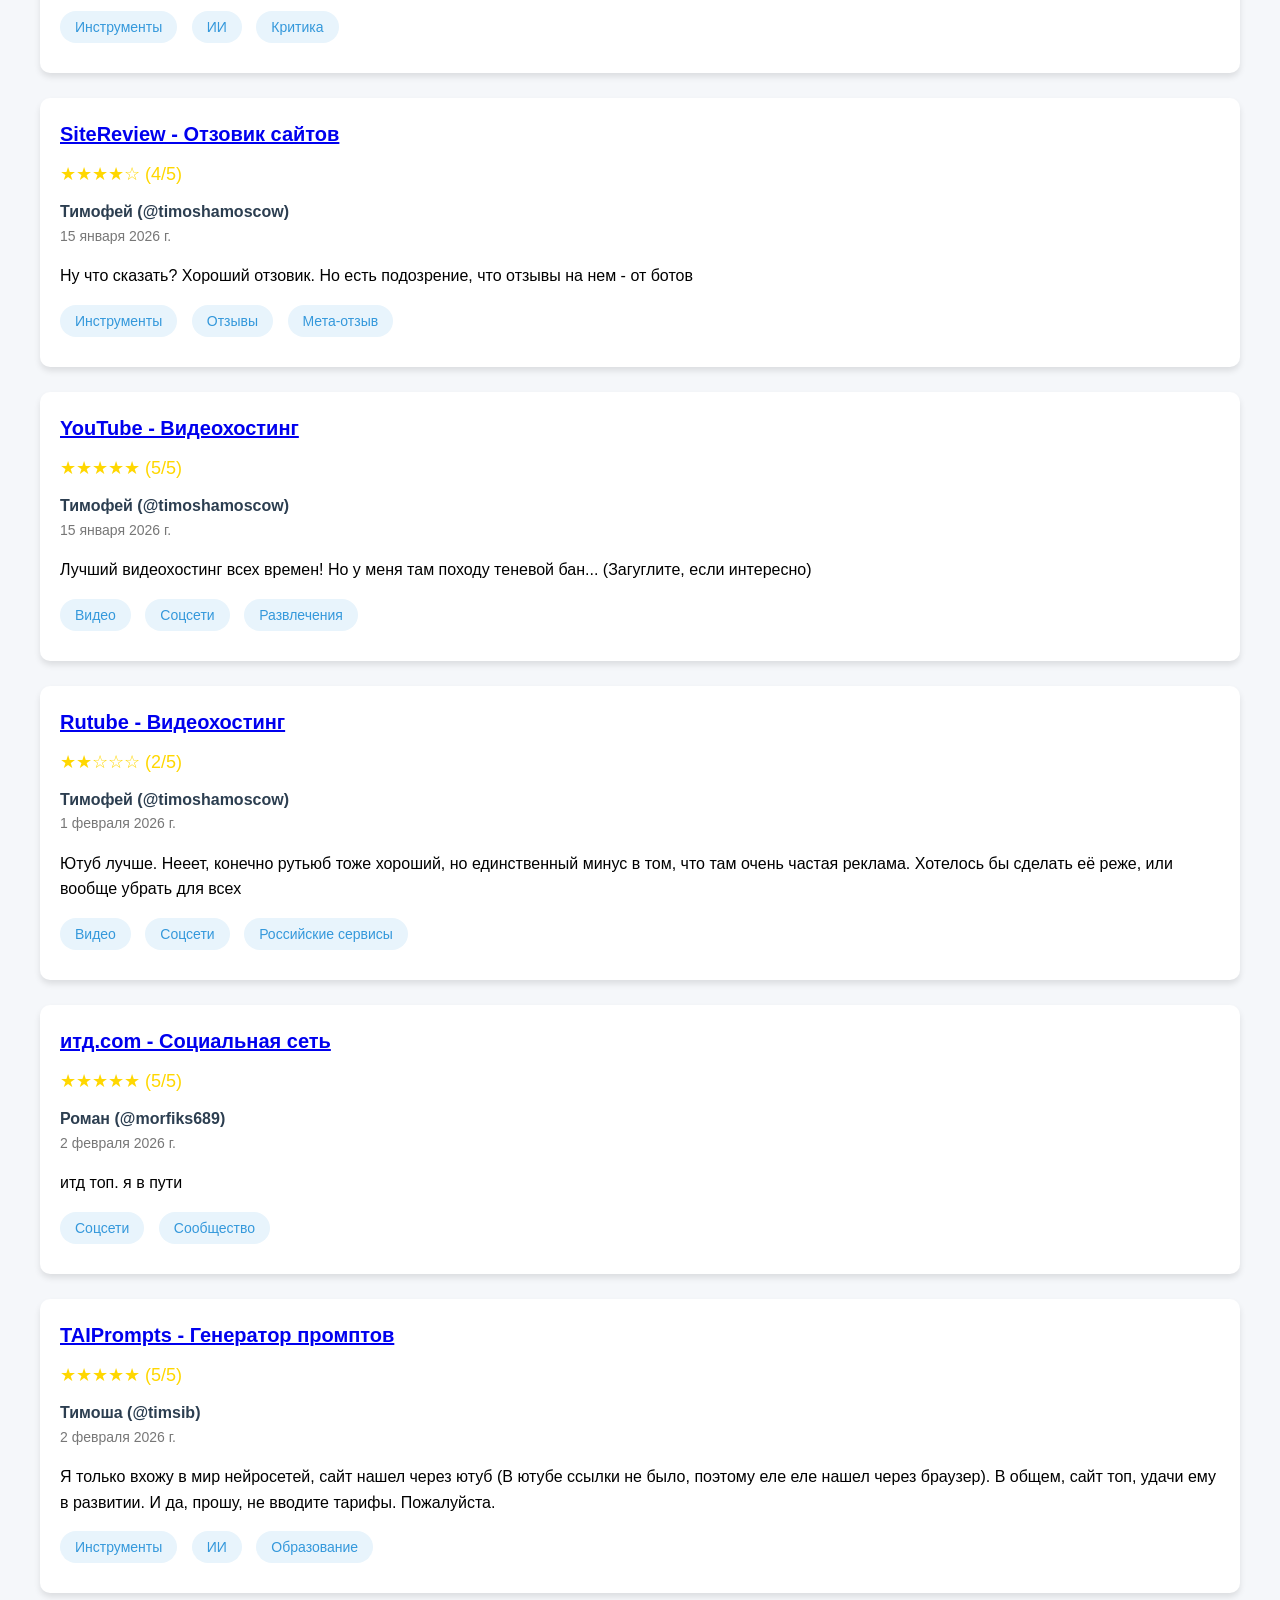
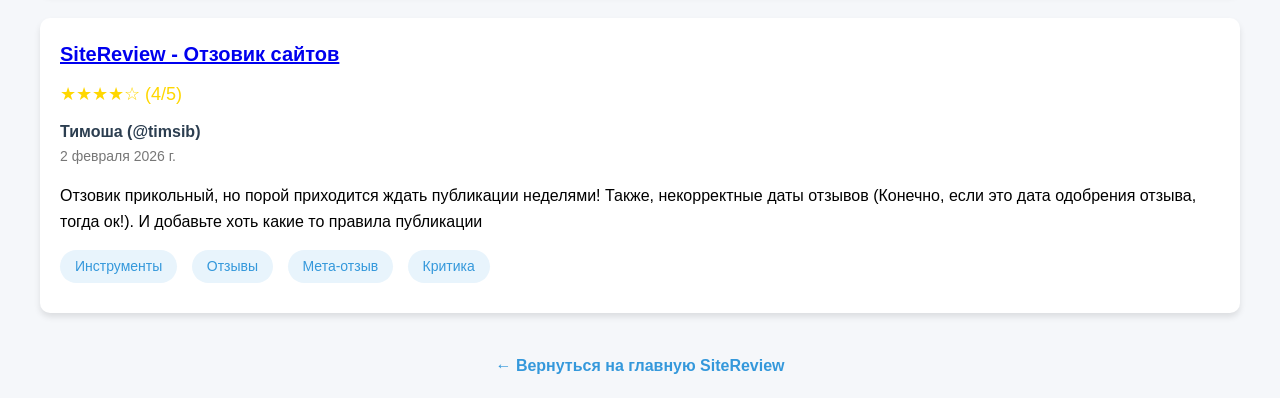
==== commit 93a7fe72: "Update reviews-seo.html" ====
--- a/reviews-seo.html
+++ b/reviews-seo.html
@@ -80,7 +80,7 @@
     
     <div class="stats">
         <h2>Статистика SiteReview</h2>
-        <p><strong>17 отзывов</strong> от <strong>5 пользователей</strong> на <strong>9 сайтов</strong></p>
+        <p><strong>21 отзыв</strong> от <strong>6 пользователей</strong> на <strong>12 сайтов</strong></p>
         <p>Средний рейтинг: <strong>3.8 из 5</strong> ⭐</p>
     </div>
 
@@ -90,7 +90,7 @@
             <a href="https://timoshamoscow.github.io/taiprompts.github.io/" target="_blank">TAIPrompts - Генератор промптов</a>
         </div>
         <div class="review-rating">★★★★★ (5/5)</div>
-        <div class="review-author">Тимофей</div>
+        <div class="review-author">Тимофей (@timoshamoscow)</div>
         <div class="review-date">9 января 2026 г.</div>
         <p>Лучший сайт с генератором промптов! Экономит по 16 часов в месяц.</p>
         <div class="site-category">Инструменты</div>
@@ -103,7 +103,7 @@
             <a href="https://timoshamoscow.github.io/hranilishe.github.io/" target="_blank">Хранилище - Портфолио проектов</a>
         </div>
         <div class="review-rating">★★★★★ (5/5)</div>
-        <div class="review-author">Тимофей</div>
+        <div class="review-author">Тимофей (@timoshamoscow)</div>
         <div class="review-date">9 января 2026 г.</div>
         <p>Хороший вебсайт, отлично подходит для пиара своих ресурсов. На мой сайт перешло 100 человек, хотя было 2!</p>
         <div class="site-category">Портфолио</div>
@@ -116,7 +116,7 @@
             <a href="https://www.youtube.com/" target="_blank">YouTube - Видеохостинг</a>
         </div>
         <div class="review-rating">★★★★☆ (4/5)</div>
-        <div class="review-author">Алёна</div>
+        <div class="review-author">Алёна (@fanalenki)</div>
         <div class="review-date">9 января 2026 г.</div>
         <p>Лучший видеохостинг! Но у меня не получается стать популярной...</p>
         <div class="site-category">Видео</div>
@@ -130,7 +130,7 @@
             <a href="https://timoshamoscow.github.io/taiprompts.github.io/" target="_blank">TAIPrompts - Генератор промптов</a>
         </div>
         <div class="review-rating">★★☆☆☆ (2/5)</div>
-        <div class="review-author">Алёна</div>
+        <div class="review-author">Алёна (@fanalenki)</div>
         <div class="review-date">9 января 2026 г.</div>
         <p>Ставлю 2 звезды, потому что сначала думала, что идея и реализация хорошие, но сгенерированный промпт уступает тому, что я делаю вручную, а будущие платные тарифы для школьников не всегда доступны. (Раньше было 3 звезды). Но теперь, я пересмотрела свою позицию, и из-за включения цензуры, отказа добавления 18+ режима. Также, автор оказался грубым, и глупым.</p>
         <div class="site-category">Инструменты</div>
@@ -143,7 +143,7 @@
             <a href="https://xn--d1ah4a.com/feed" target="_blank">итд.com - Социальная сеть</a>
         </div>
         <div class="review-rating">★★★★★ (5/5)</div>
-        <div class="review-author">Алёна</div>
+        <div class="review-author">Алёна (@fanalenki)</div>
         <div class="review-date">9 января 2026 г.</div>
         <p>Соцсеть имба. КУЛЬТ ПЛАМЕННОГО СЕРДЦА ВПЕРЁД! ❤️‍🔥❤️‍🔥❤️‍🔥</p>
         <div class="site-category">Соцсети</div>
@@ -156,7 +156,7 @@
             <a href="https://tlauncher.ru/" target="_blank">TLauncher - Лаунчер для Minecraft</a>
         </div>
         <div class="review-rating">★★★☆☆ (3/5)</div>
-        <div class="review-author">Роман</div>
+        <div class="review-author">Роман (@morfiks689)</div>
         <div class="review-date">9 января 2026 г.</div>
         <p>Хороший лаунчер, но если есть лицензия, советую Modrinth</p>
         <div class="site-category">Игры</div>
@@ -170,7 +170,7 @@
             <a href="https://funpay.com/" target="_blank">FunPay - Платформа для покупки цифровых товаров</a>
         </div>
         <div class="review-rating">★★★☆☆ (3/5)</div>
-        <div class="review-author">Константин</div>
+        <div class="review-author">Константин (@speedtelly1)</div>
         <div class="review-date">10 января 2026 г.</div>
         <p>Пользовался FunPay несколько лет назад — купил там почту timosha.sibilev@gmail.com (история длинная 😄). Что понравилось: большой выбор цифровых товаров, безопасная сделка через гаранта. Что не понравилось: высокие комиссии, риск мошенников. Для разовых покупок — нормально, но проверяйте отзывы продавца!</p>
         <div class="site-category">Магазины</div>
@@ -183,7 +183,7 @@
             <a href="https://timoshamoscow.github.io/taiprompts.github.io/" target="_blank">TAIPrompts - Генератор промптов</a>
         </div>
         <div class="review-rating">★★★☆☆ (3/5)</div>
-        <div class="review-author">Константин</div>
+        <div class="review-author">Константин (@speedtelly1)</div>
         <div class="review-date">10 января 2026 г.</div>
         <p>Хороший сервис, но генератор немного плох, и скуден по функционалу. Видно, писала нейронка, и плохо, просто замена переменных.</p>
         <div class="site-category">Инструменты</div>
@@ -209,7 +209,7 @@
             <a href="https://yandex.ru/games/app/191972" target="_blank">Битва за территории - Игра от Яндекса</a>
         </div>
         <div class="review-rating">★★★★★ (5/5)</div>
-        <div class="review-author">Тимоша</div>
+        <div class="review-author">Тимоша (@timsib)</div>
         <div class="review-date">10 января 2026 г.</div>
         <p>Лучшая игра в свое время! (2021-22 года)</p>
         <div class="site-category">Игры</div>
@@ -223,7 +223,7 @@
             <a href="https://miro.com/app/dashboard/" target="_blank">Miro - Онлайн-доска</a>
         </div>
         <div class="review-rating">★★★★★ (5/5)</div>
-        <div class="review-author">Тимоша</div>
+        <div class="review-author">Тимоша (@timsib)</div>
         <div class="review-date">12 января 2026 г.</div>
         <p>Хорошая доска, для уроков и презентаций подходит</p>
         <div class="site-category">Инструменты</div>
@@ -251,7 +251,7 @@
             <a href="https://www.duolingo.com/" target="_blank">Duolingo - Приложение для изучения языков</a>
         </div>
         <div class="review-rating">★☆☆☆☆ (1/5)</div>
-        <div class="review-author">Тимоша</div>
+        <div class="review-author">Тимоша (@timsib)</div>
         <div class="review-date">15 января 2026 г.</div>
         <p>Решил я написать свой первый плохой отзыв, и это будет отзыв на Duolingo. Короче. Раньше, это была хорошая платформа, но знаете, почему я ушел с неё? Потому что они убрали возможность загружать фото профиля! я зол.</p>
         <div class="site-category">Образование</div>
@@ -265,7 +265,7 @@
             <a href="https://www.kinopoisk.ru/" target="_blank">Кинопоиск - Киносайт</a>
         </div>
         <div class="review-rating">★★★★★ (5/5)</div>
-        <div class="review-author">Тимоша</div>
+        <div class="review-author">Тимоша (@timsib)</div>
         <div class="review-date">15 января 2026 г.</div>
         <p>Кинопоиск крутой</p>
         <div class="site-category">Кино</div>
@@ -279,7 +279,7 @@
             <a href="https://timoshamoscow.github.io/taiprompts.github.io/" target="_blank">TAIPrompts - Генератор промптов</a>
         </div>
         <div class="review-rating">★★★☆☆ (3/5)</div>
-        <div class="review-author">Роман</div>
+        <div class="review-author">Роман (@morfiks689)</div>
         <div class="review-date">15 января 2026 г.</div>
         <p>Вполне хороший генератор промптов, но я вижу, как он начал скатываться не в ту сторону :)</p>
         <div class="site-category">Инструменты</div>
@@ -293,7 +293,7 @@
             <a href="https://speedtelly1.github.io/sitereview.github.io/" target="_blank">SiteReview - Отзовик сайтов</a>
         </div>
         <div class="review-rating">★★★★☆ (4/5)</div>
-        <div class="review-author">Тимофей</div>
+        <div class="review-author">Тимофей (@timoshamoscow)</div>
         <div class="review-date">15 января 2026 г.</div>
         <p>Ну что сказать? Хороший отзовик. Но есть подозрение, что отзывы на нем - от ботов</p>
         <div class="site-category">Инструменты</div>
@@ -307,7 +307,7 @@
             <a href="https://www.youtube.com/" target="_blank">YouTube - Видеохостинг</a>
         </div>
         <div class="review-rating">★★★★★ (5/5)</div>
-        <div class="review-author">Тимофей</div>
+        <div class="review-author">Тимофей (@timoshamoscow)</div>
         <div class="review-date">15 января 2026 г.</div>
         <p>Лучший видеохостинг всех времен! Но у меня там походу теневой бан... (Загуглите, если интересно)</p>
         <div class="site-category">Видео</div>
@@ -315,6 +315,62 @@
         <div class="site-category">Развлечения</div>
     </div>
 
+    <!-- Отзыв 18 -->
+    <div class="review-item">
+        <div class="review-site">
+            <a href="https://rutube.ru/" target="_blank">Rutube - Видеохостинг</a>
+        </div>
+        <div class="review-rating">★★☆☆☆ (2/5)</div>
+        <div class="review-author">Тимофей (@timoshamoscow)</div>
+        <div class="review-date">1 февраля 2026 г.</div>
+        <p>Ютуб лучше. Нееет, конечно рутьюб тоже хороший, но единственный минус в том, что там очень частая реклама. Хотелось бы сделать её реже, или вообще убрать для всех</p>
+        <div class="site-category">Видео</div>
+        <div class="site-category">Соцсети</div>
+        <div class="site-category">Российские сервисы</div>
+    </div>
+
+    <!-- Отзыв 19 -->
+    <div class="review-item">
+        <div class="review-site">
+            <a href="https://xn--d1ah4a.com/feed" target="_blank">итд.com - Социальная сеть</a>
+        </div>
+        <div class="review-rating">★★★★★ (5/5)</div>
+        <div class="review-author">Роман (@morfiks689)</div>
+        <div class="review-date">2 февраля 2026 г.</div>
+        <p>итд топ. я в пути</p>
+        <div class="site-category">Соцсети</div>
+        <div class="site-category">Сообщество</div>
+    </div>
+
+    <!-- Отзыв 20 -->
+    <div class="review-item">
+        <div class="review-site">
+            <a href="https://timoshamoscow.github.io/taiprompts.github.io/" target="_blank">TAIPrompts - Генератор промптов</a>
+        </div>
+        <div class="review-rating">★★★★★ (5/5)</div>
+        <div class="review-author">Тимоша (@timsib)</div>
+        <div class="review-date">2 февраля 2026 г.</div>
+        <p>Я только вхожу в мир нейросетей, сайт нашел через ютуб (В ютубе ссылки не было, поэтому еле еле нашел через браузер). В общем, сайт топ, удачи ему в развитии. И да, прошу, не вводите тарифы. Пожалуйста.</p>
+        <div class="site-category">Инструменты</div>
+        <div class="site-category">ИИ</div>
+        <div class="site-category">Образование</div>
+    </div>
+
+    <!-- Отзыв 21 -->
+    <div class="review-item">
+        <div class="review-site">
+            <a href="https://speedtelly1.github.io/sitereview.github.io/" target="_blank">SiteReview - Отзовик сайтов</a>
+        </div>
+        <div class="review-rating">★★★★☆ (4/5)</div>
+        <div class="review-author">Тимоша (@timsib)</div>
+        <div class="review-date">2 февраля 2026 г.</div>
+        <p>Отзовик прикольный, но порой приходится ждать публикации неделями! Также, некорректные даты отзывов (Конечно, если это дата одобрения отзыва, тогда ок!). И добавьте хоть какие то правила публикации</p>
+        <div class="site-category">Инструменты</div>
+        <div class="site-category">Отзывы</div>
+        <div class="site-category">Мета-отзыв</div>
+        <div class="site-category">Критика</div>
+    </div>
+
     <div class="back-link">
         <a href="https://speedtelly1.github.io/sitereview.github.io/">← Вернуться на главную SiteReview</a>
     </div>
@@ -326,18 +382,18 @@
         
         <h3>Популярные категории сайтов:</h3>
         <ul>
-            <li>Социальные сети (YouTube, итд.com)</li>
+            <li>Социальные сети (YouTube, итд.com, Rutube)</li>
             <li>Игры и игровые сервисы (TLauncher, Битва за территории)</li>
-            <li>Инструменты для работы (TAIPrompts, Хранилище, Miro, DeepSeek)</li>
+            <li>Инструменты для работы (TAIPrompts, Хранилище, Miro, DeepSeek, SiteReview)</li>
             <li>Магазины и маркетплейсы (FunPay)</li>
             <li>Образовательные ресурсы (Duolingo)</li>
             <li>Развлекательные сайты (Кинопоиск)</li>
-            <li>Отзовики и рейтинги (SiteReview)</li>
+            <li>ИИ и генерация текста (TAIPrompts, DeepSeek)</li>
         </ul>
         
         <h3>Почему выбирают SiteReview:</h3>
         <ul>
-            <li>Реальные отзывы от настоящих пользователей</li>
+            <li>21 реальный отзыв от настоящих пользователей</li>
             <li>Честные оценки без цензуры</li>
             <li>Разные мнения на один сайт</li>
             <li>Объективная статистика</li>
@@ -345,24 +401,31 @@
         </ul>
         
         <h3>Топ сайтов по оценкам:</h3>
-        <p>TAIPrompts - 5 отзывов, средний рейтинг 3.0/5</p>
+        <p>TAIPrompts - 6 отзывов, средний рейтинг 3.3/5</p>
         <p>YouTube - 3 отзыва, средний рейтинг 4.7/5</p>
-        <p>итд.com - 1 отзыв, оценка 5/5</p>
+        <p>итд.com - 2 отзыва, средний рейтинг 5/5</p>
+        <p>SiteReview - 2 отзыва, средний рейтинг 4/5</p>
         <p>Хранилище - 1 отзыв, оценка 5/5</p>
         <p>Miro - 1 отзыв, оценка 5/5</p>
         <p>DeepSeek - 1 отзыв, оценка 5/5</p>
         <p>Кинопоиск - 1 отзыв, оценка 5/5</p>
         <p>Битва за территории - 1 отзыв, оценка 5/5</p>
-        <p>SiteReview - 1 отзыв, оценка 4/5</p>
         <p>FunPay - 1 отзыв, оценка 3/5</p>
         <p>TLauncher - 1 отзыв, оценка 3/5</p>
+        <p>Rutube - 1 отзыв, оценка 2/5</p>
         <p>Duolingo - 1 отзыв, оценка 1/5</p>
+        
+        <h3>Статистика:</h3>
+        <p>Всего отзывов: 21</p>
+        <p>Уникальных пользователей: 6 (Тимофей, Алёна, Роман, Константин, Федати, Тимоша)</p>
+        <p>Оцененных сайтов: 12</p>
+        <p>Средний рейтинг всех отзывов: 3.8/5</p>
         
         <h3>Как оставить отзыв:</h3>
         <p>Перейдите на главную страницу SiteReview и заполните форму. Ваш отзыв будет опубликован после проверки модератором.</p>
         
         <h3>Ключевые слова:</h3>
-        <p>отзывы на сайты, оценка веб-ресурсов, рейтинг сайтов, мнения пользователей, критика сайтов, рекомендации по сайтам, обзоры интернет-ресурсов, честные отзывы, SiteReview, веб-разработка, UX/UI оценка, функционал сайтов, удобство использования, TAIPrompts отзывы, YouTube отзывы, Miro отзывы, DeepSeek отзывы, Кинопоиск отзывы</p>
+        <p>отзывы на сайты, оценка веб-ресурсов, рейтинг сайтов, мнения пользователей, критика сайтов, рекомендации по сайтам, обзоры интернет-ресурсов, честные отзывы, SiteReview, веб-разработка, UX/UI оценка, функционал сайтов, удобство использования, TAIPrompts отзывы, YouTube отзывы, Miro отзывы, DeepSeek отзывы, Кинопоиск отзывы, итд.com отзывы, Rutube отзывы, FunPay отзывы, TLauncher отзывы</p>
     </div>
 </body>
 </html>
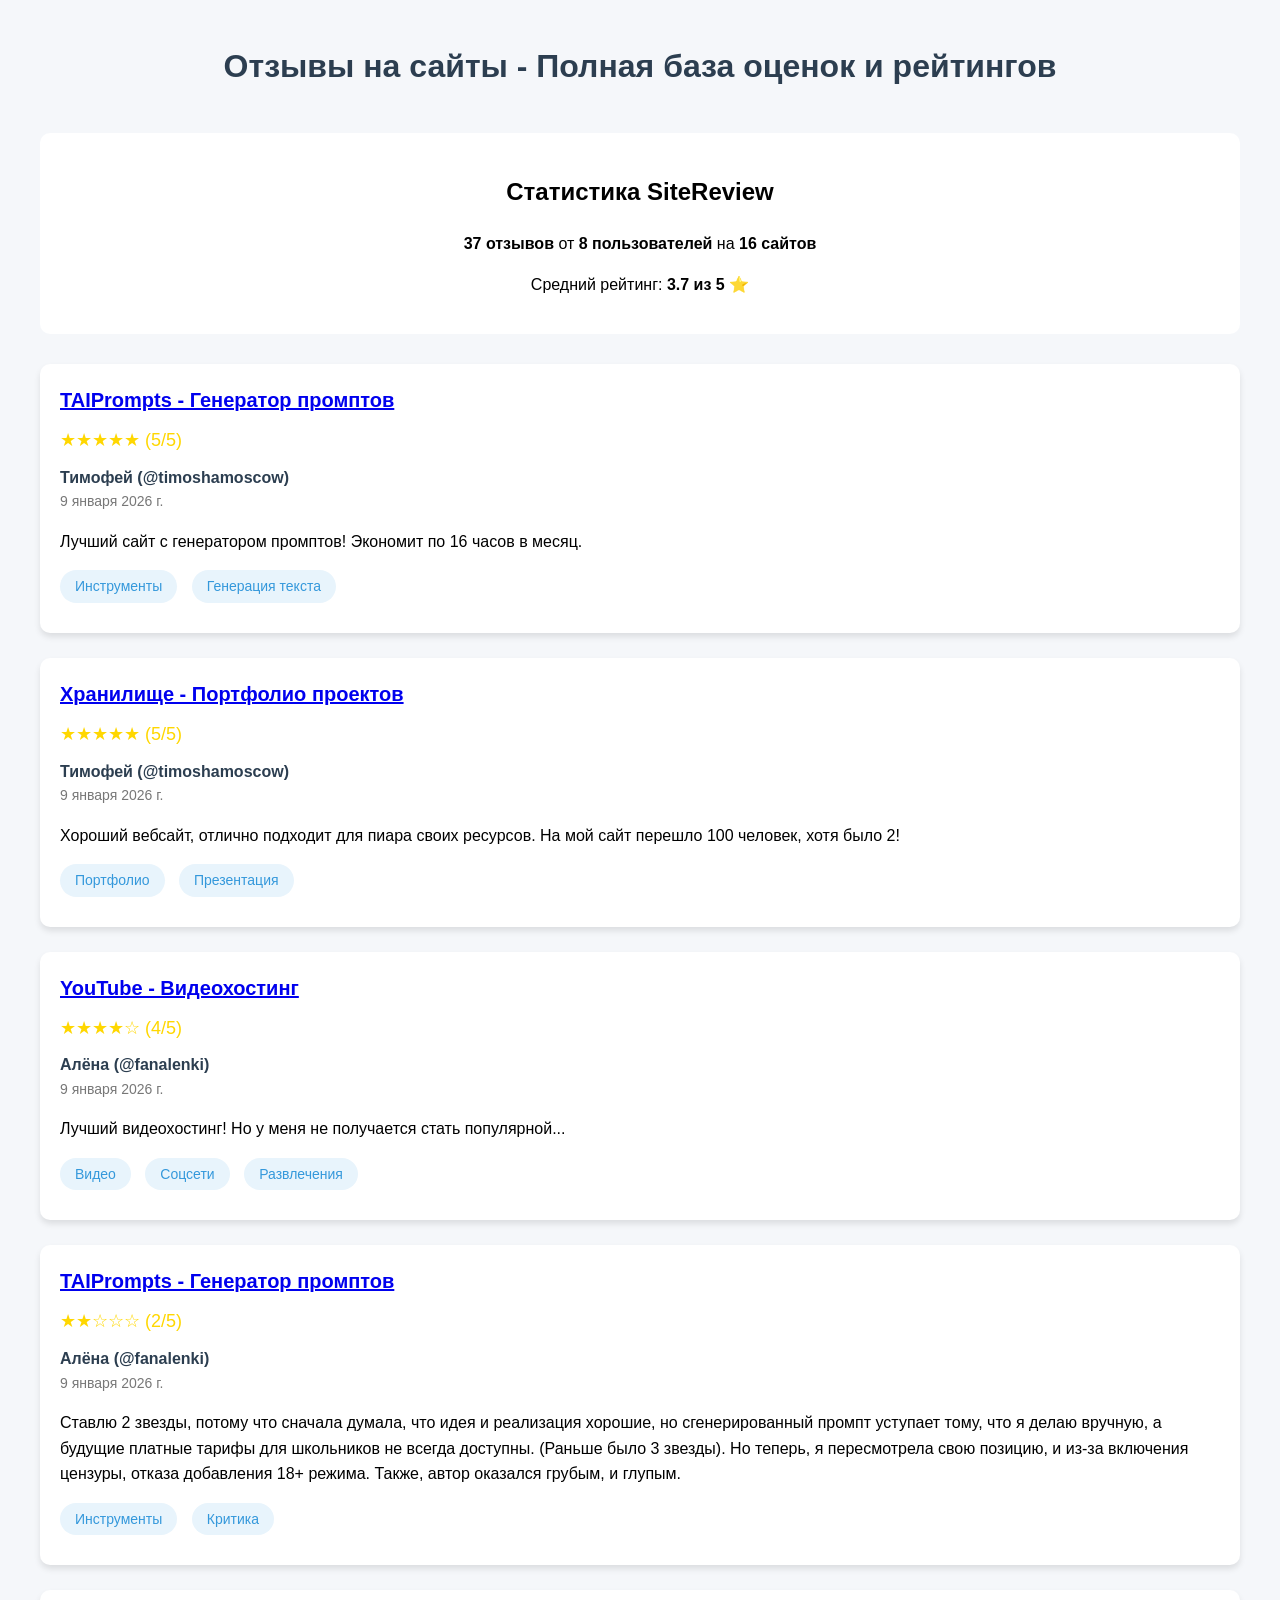
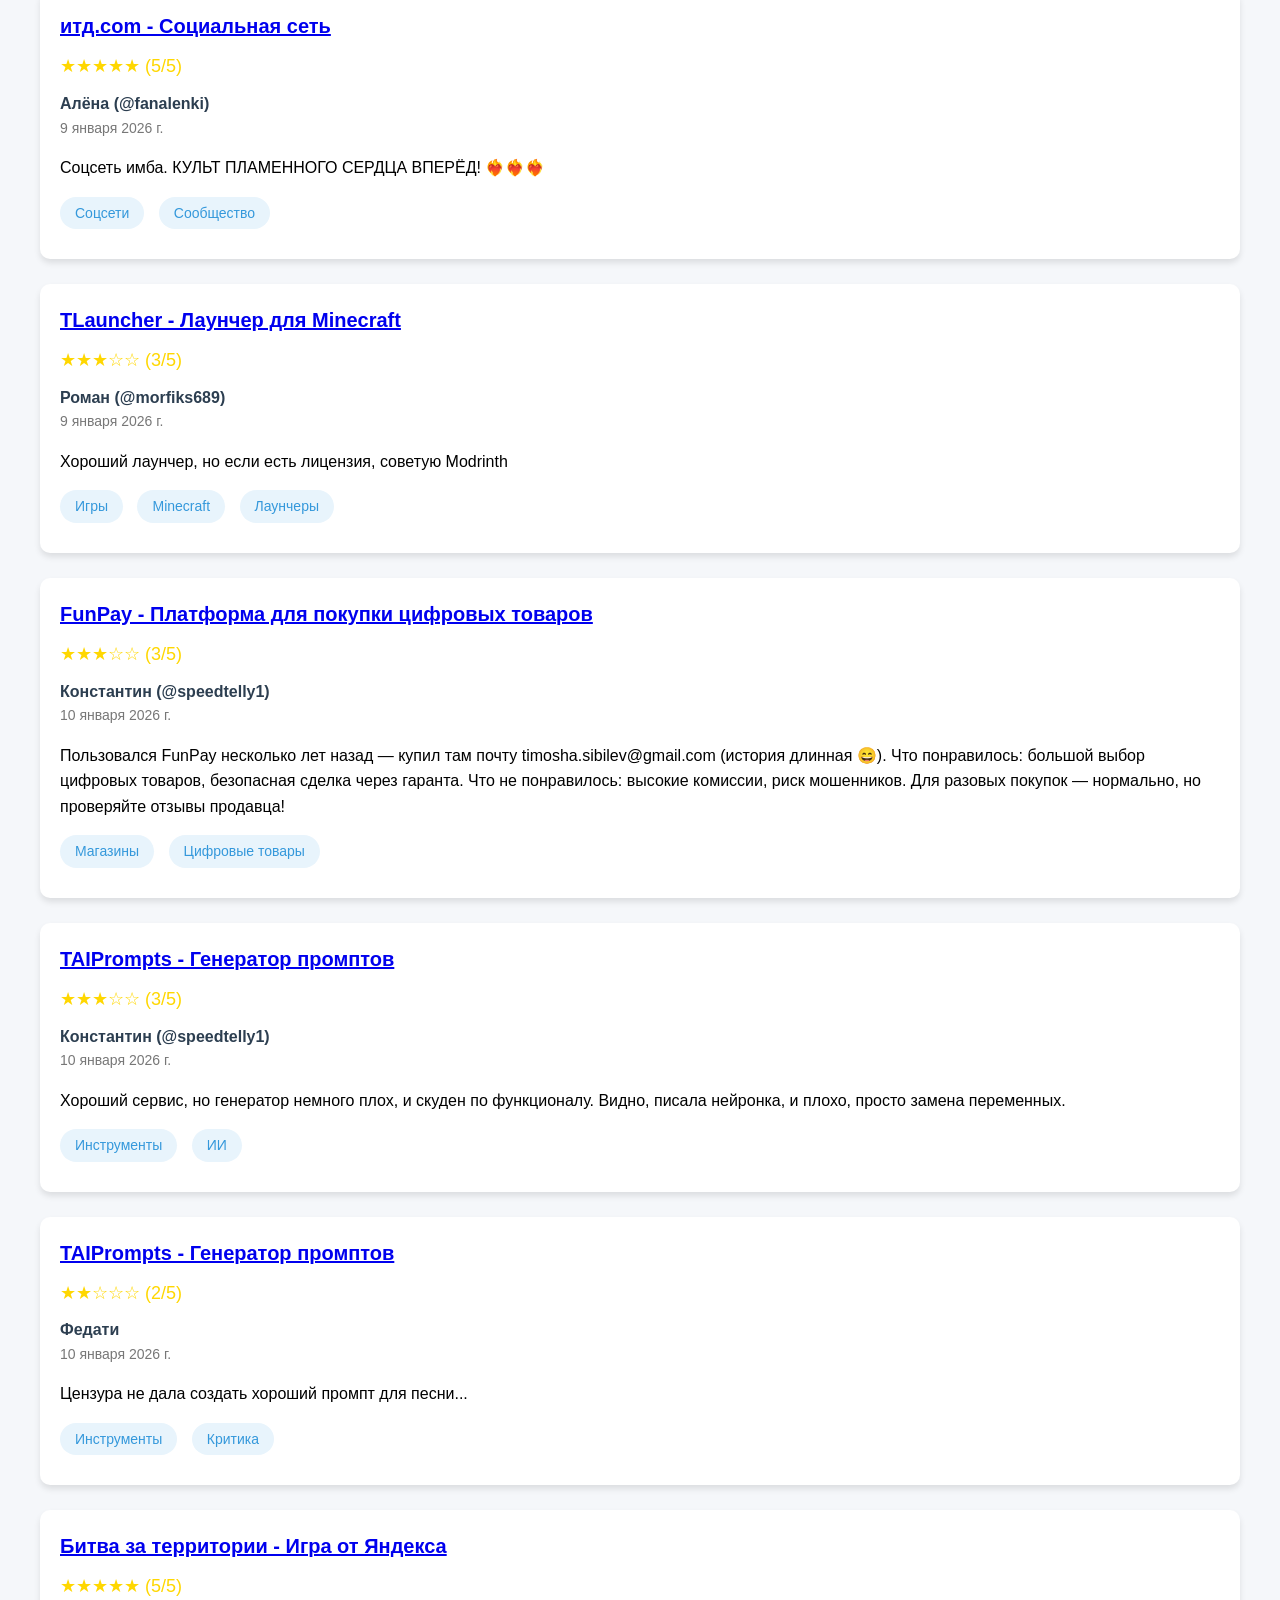
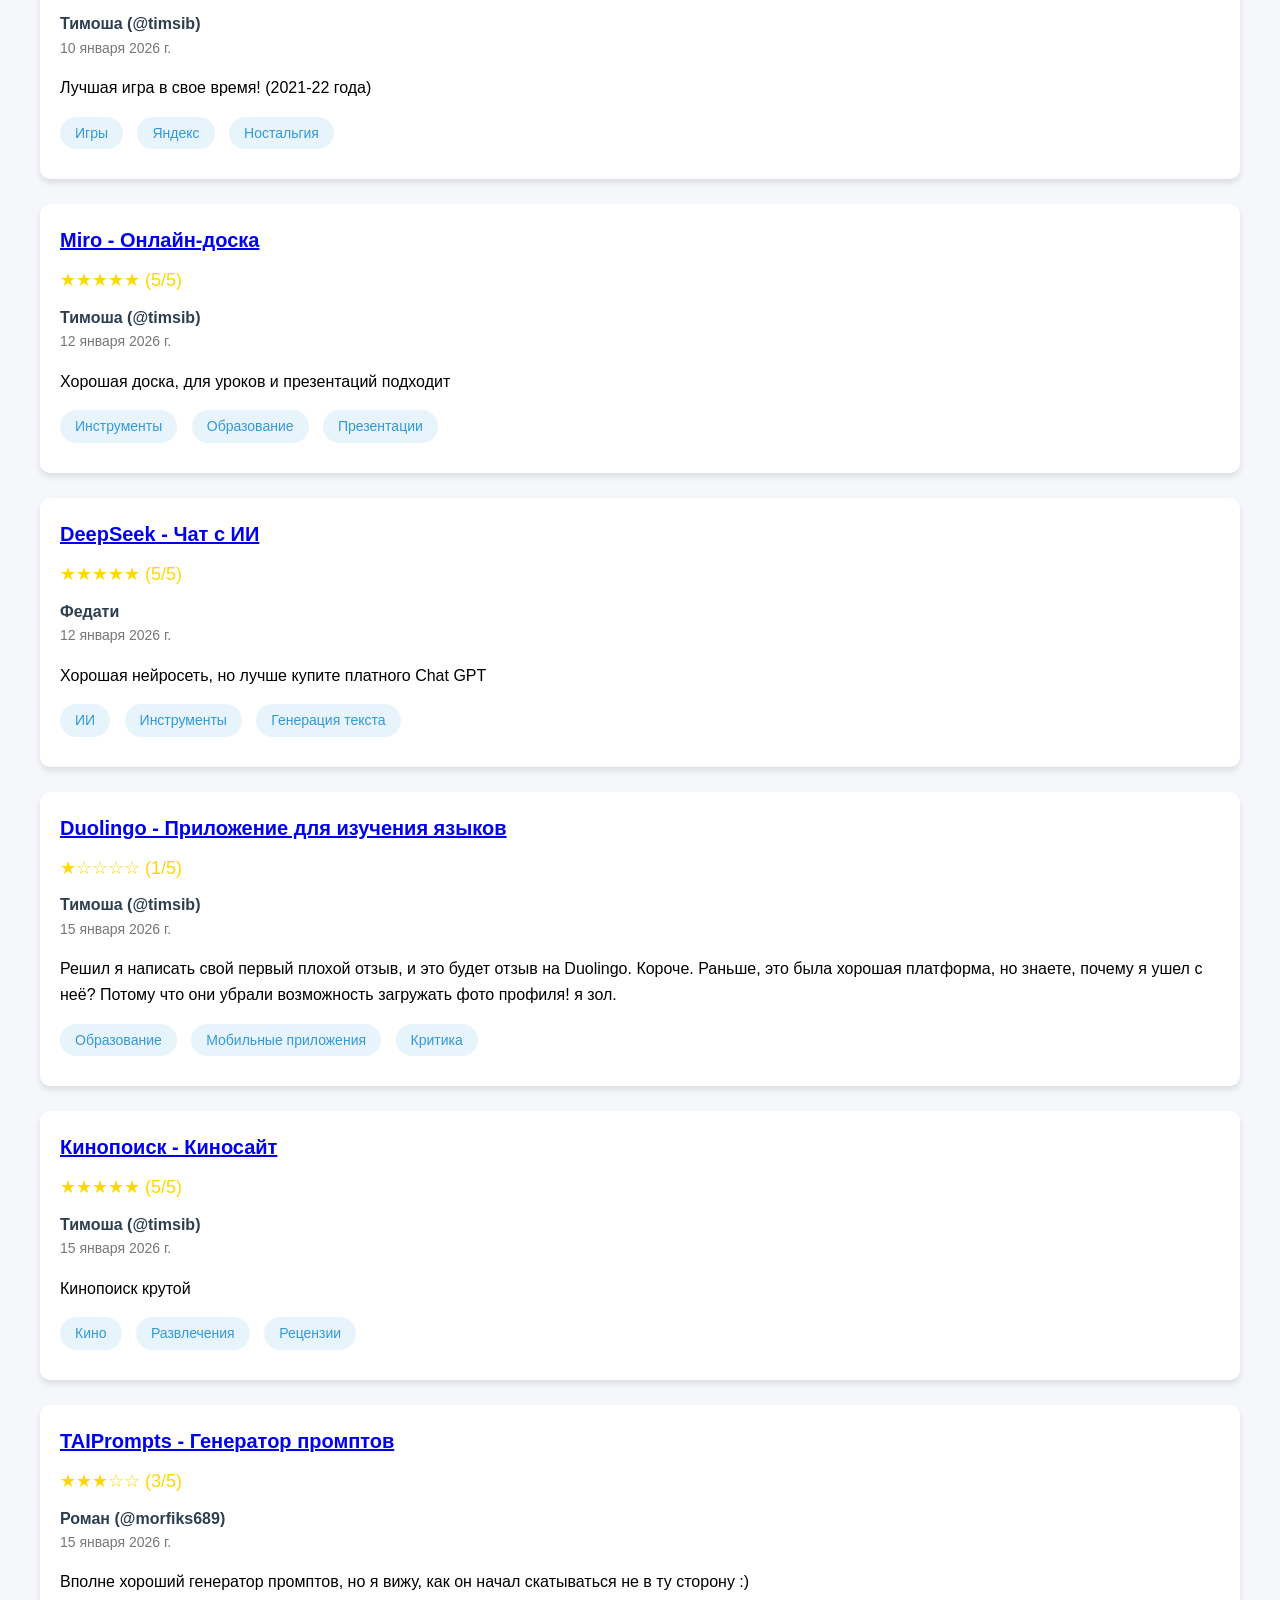
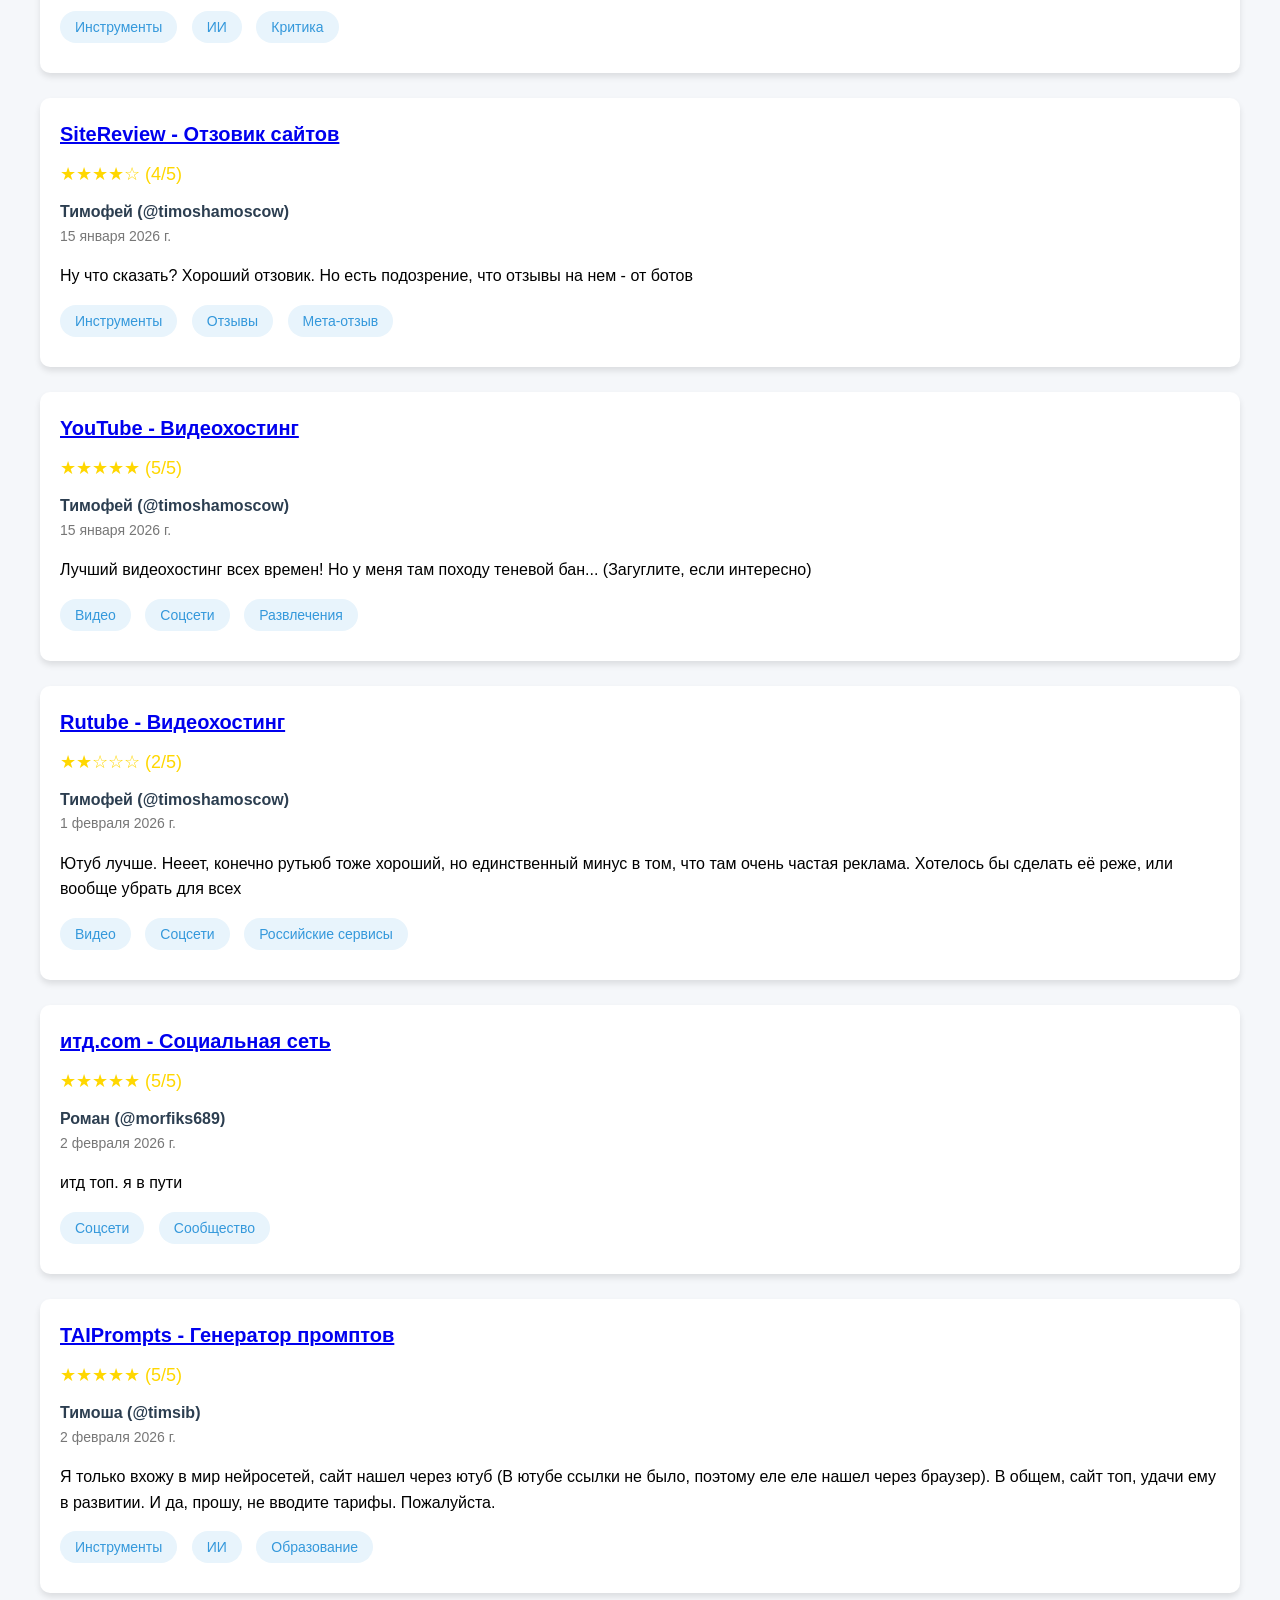
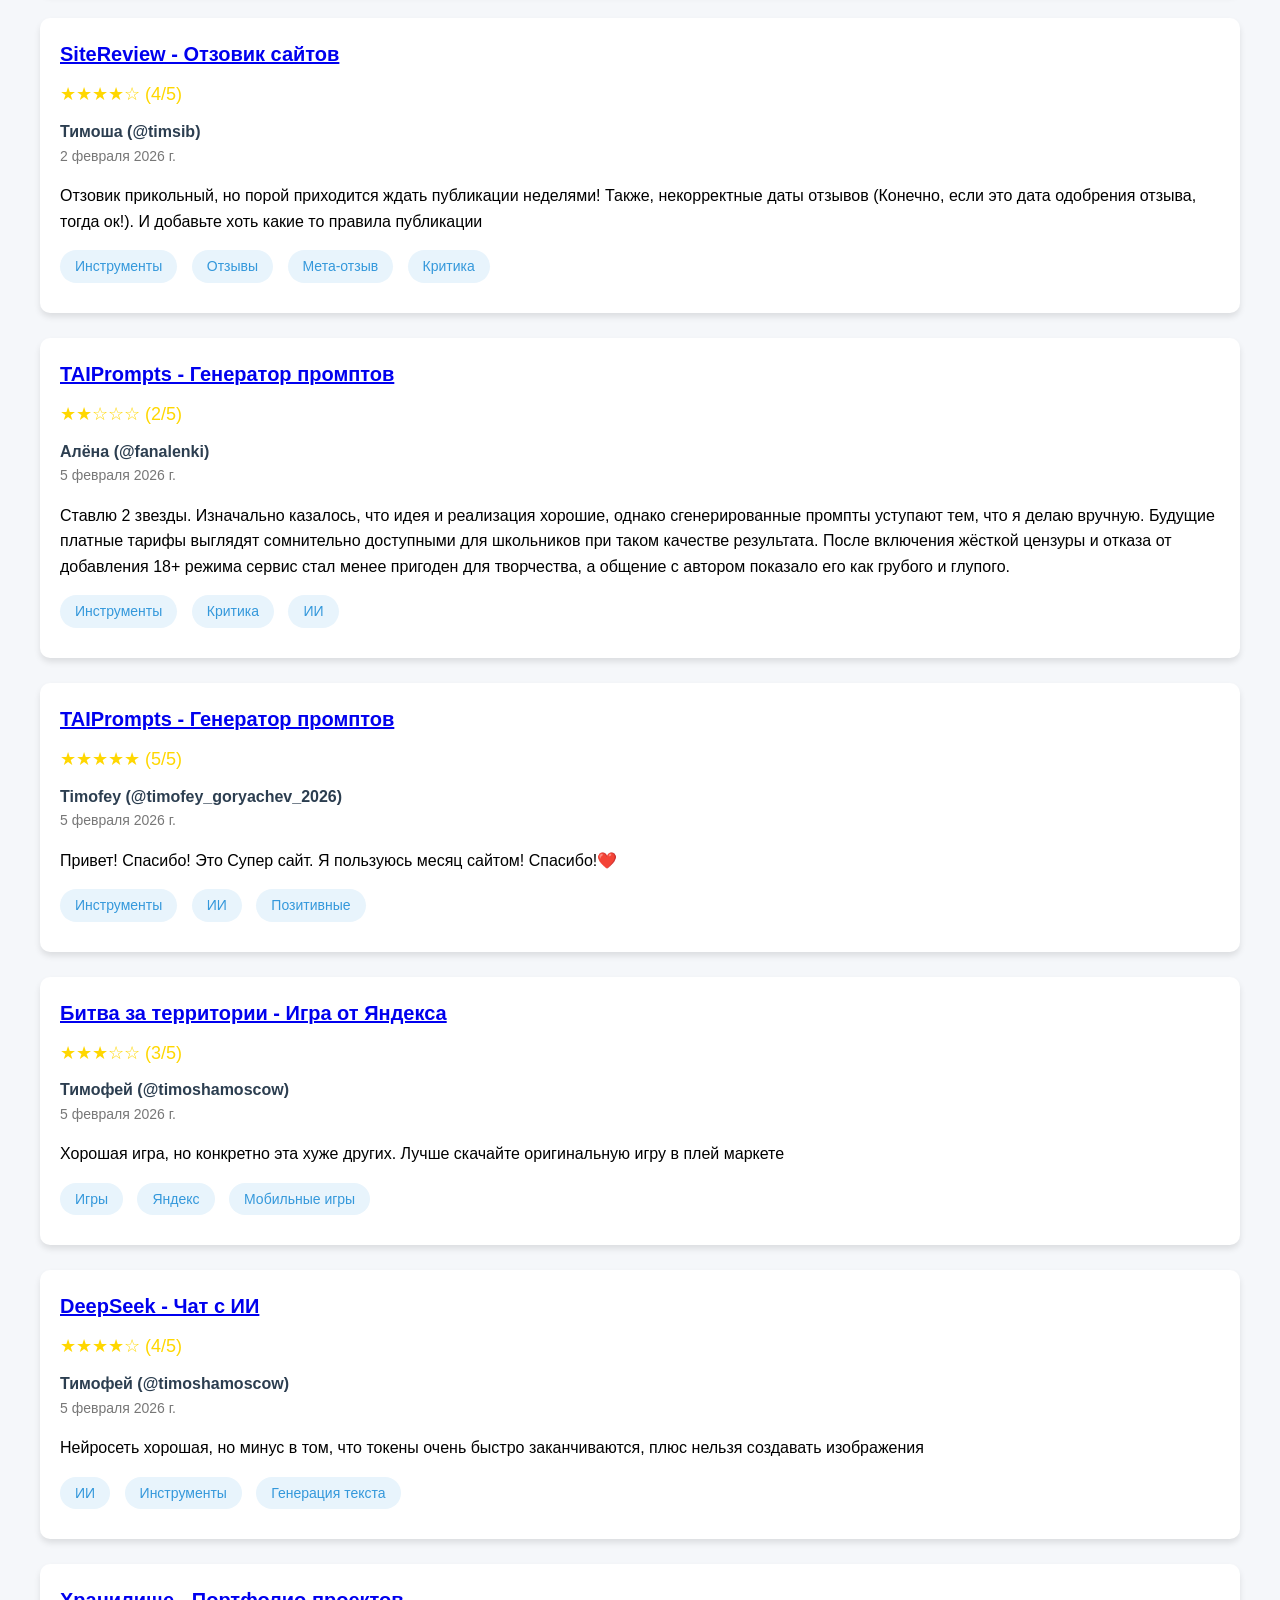
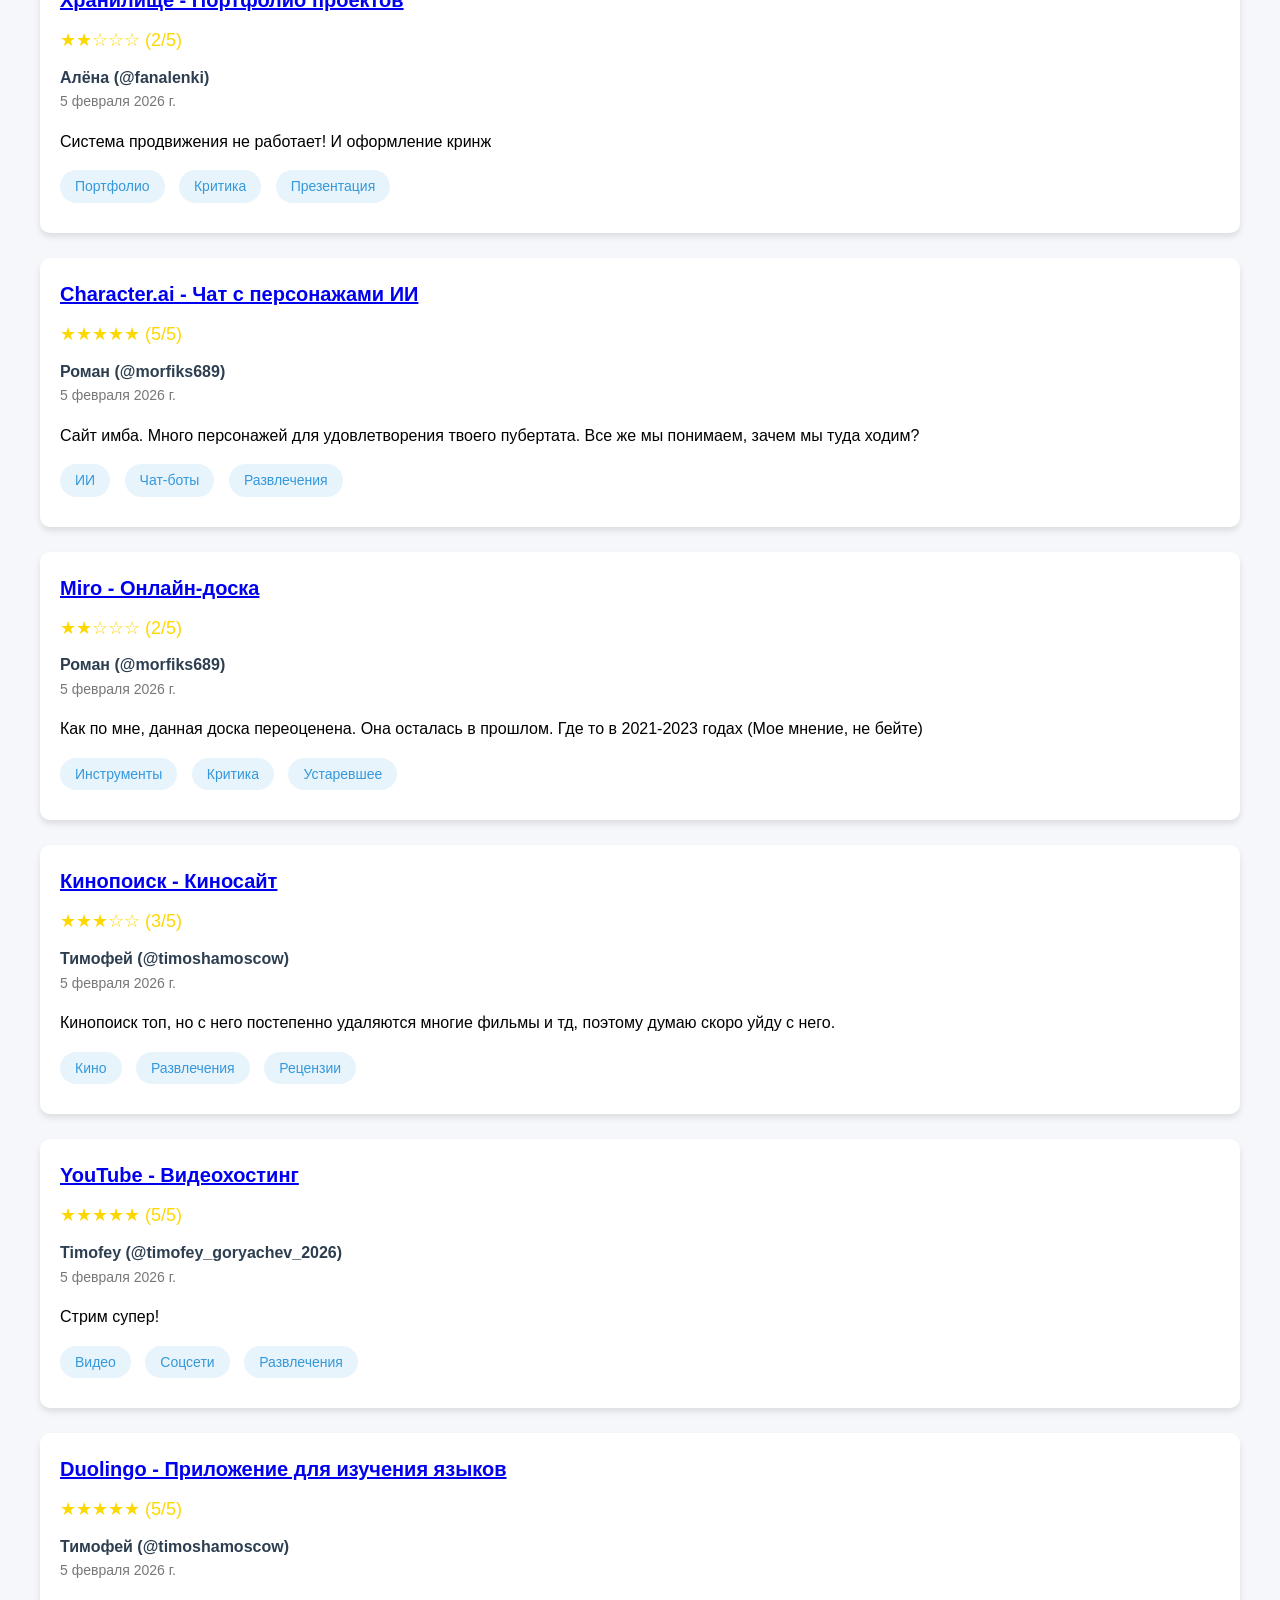
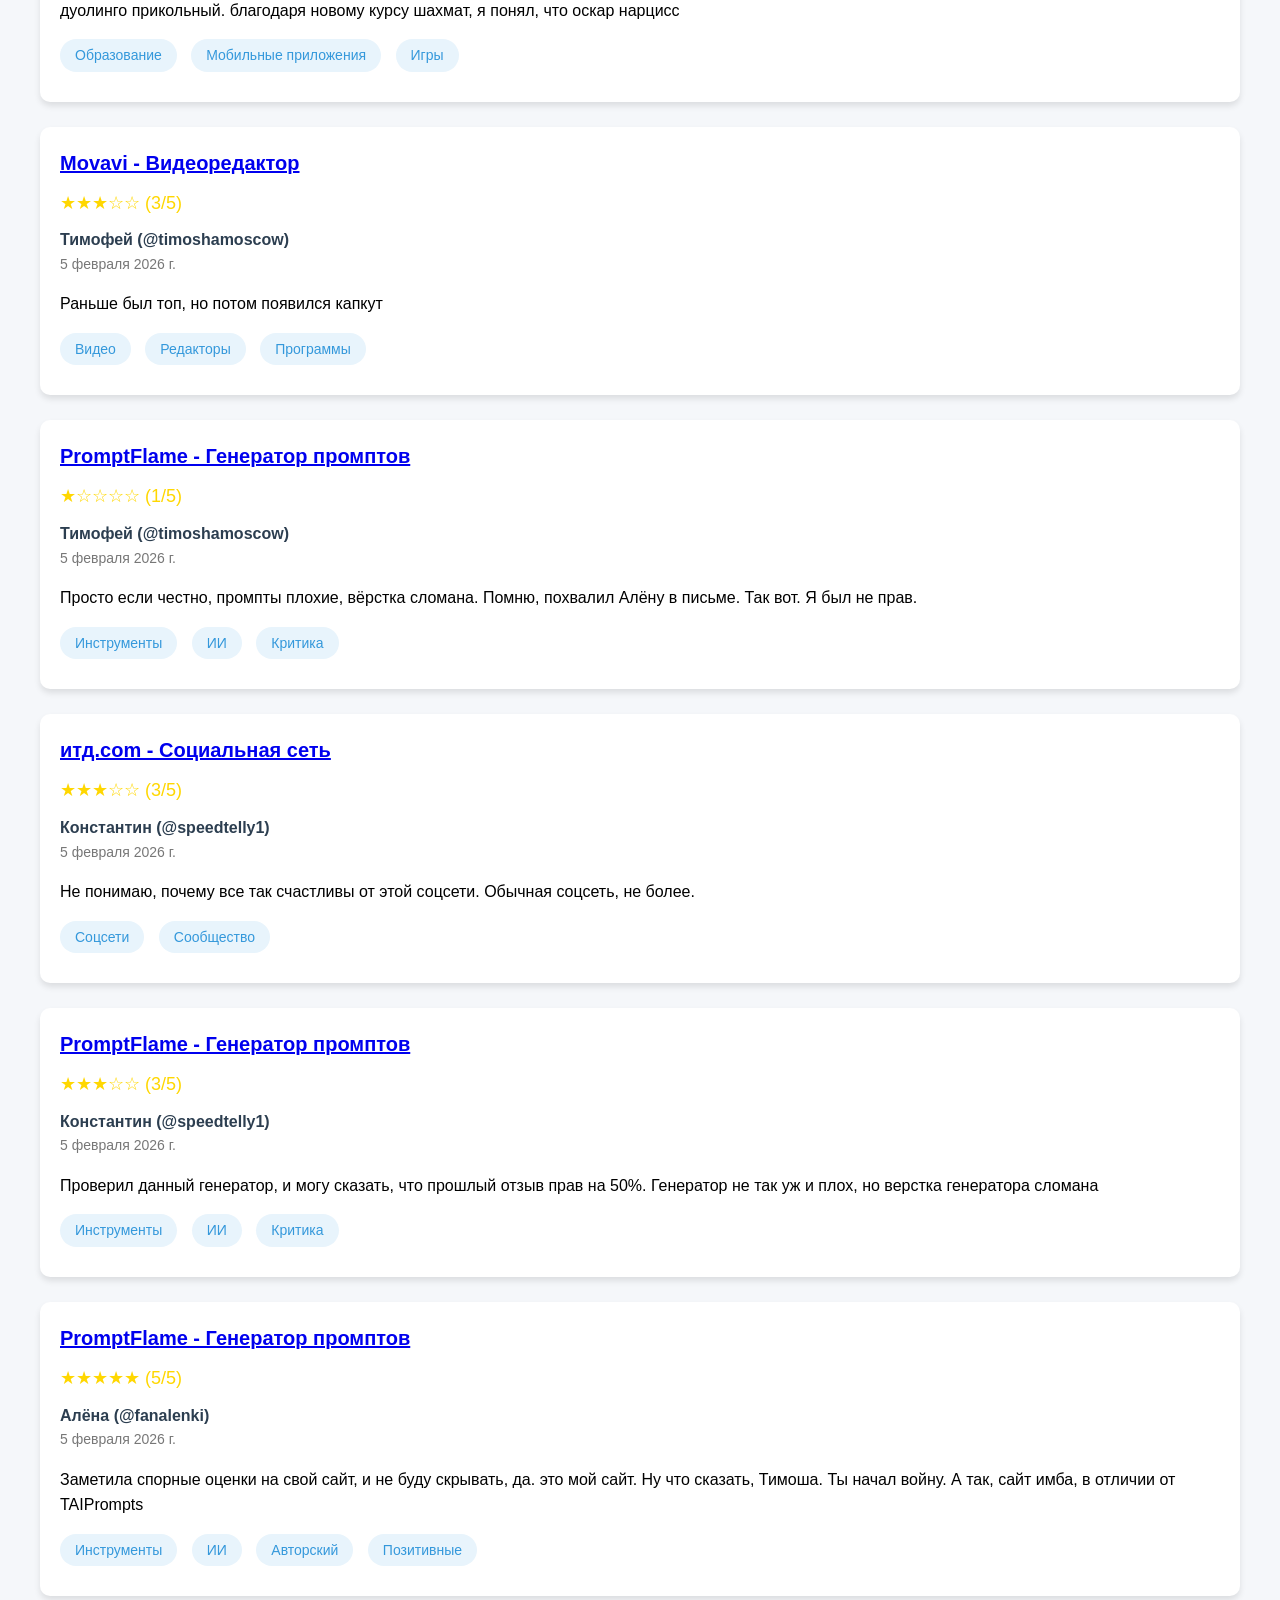
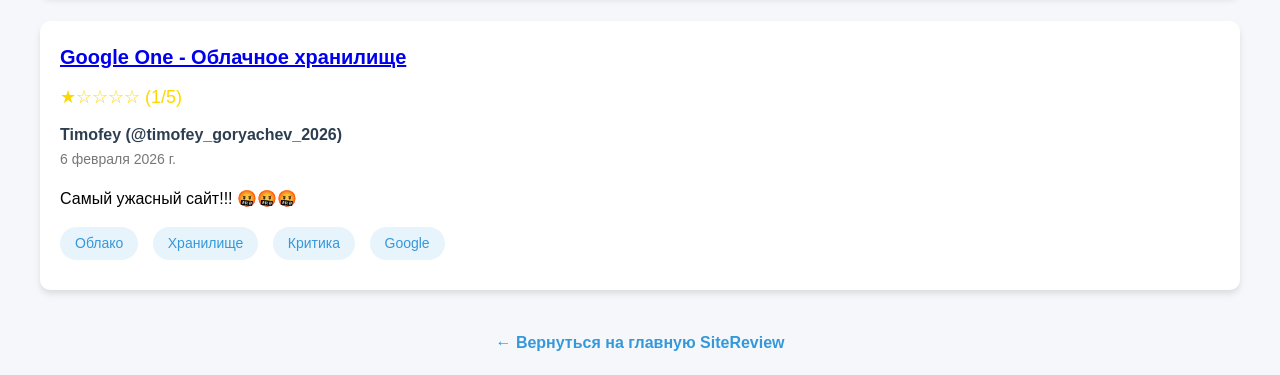
==== commit 8c4df9c4: "Update reviews-seo.html" ====
--- a/reviews-seo.html
+++ b/reviews-seo.html
@@ -80,8 +80,8 @@
     
     <div class="stats">
         <h2>Статистика SiteReview</h2>
-        <p><strong>21 отзыв</strong> от <strong>6 пользователей</strong> на <strong>12 сайтов</strong></p>
-        <p>Средний рейтинг: <strong>3.8 из 5</strong> ⭐</p>
+        <p><strong>37 отзывов</strong> от <strong>8 пользователей</strong> на <strong>16 сайтов</strong></p>
+        <p>Средний рейтинг: <strong>3.7 из 5</strong> ⭐</p>
     </div>
 
     <!-- Отзыв 1 -->
@@ -369,6 +369,231 @@
         <div class="site-category">Отзывы</div>
         <div class="site-category">Мета-отзыв</div>
         <div class="site-category">Критика</div>
+    </div>
+
+    <!-- Отзыв 22 (новый из data.js) -->
+    <div class="review-item">
+        <div class="review-site">
+            <a href="https://timoshamoscow.github.io/taiprompts.github.io/" target="_blank">TAIPrompts - Генератор промптов</a>
+        </div>
+        <div class="review-rating">★★☆☆☆ (2/5)</div>
+        <div class="review-author">Алёна (@fanalenki)</div>
+        <div class="review-date">5 февраля 2026 г.</div>
+        <p>Ставлю 2 звезды. Изначально казалось, что идея и реализация хорошие, однако сгенерированные промпты уступают тем, что я делаю вручную. Будущие платные тарифы выглядят сомнительно доступными для школьников при таком качестве результата. После включения жёсткой цензуры и отказа от добавления 18+ режима сервис стал менее пригоден для творчества, а общение с автором показало его как грубого и глупого.</p>
+        <div class="site-category">Инструменты</div>
+        <div class="site-category">Критика</div>
+        <div class="site-category">ИИ</div>
+    </div>
+
+    <!-- Отзыв 23 (новый из data.js) -->
+    <div class="review-item">
+        <div class="review-site">
+            <a href="https://timoshamoscow.github.io/taiprompts.github.io/" target="_blank">TAIPrompts - Генератор промптов</a>
+        </div>
+        <div class="review-rating">★★★★★ (5/5)</div>
+        <div class="review-author">Timofey (@timofey_goryachev_2026)</div>
+        <div class="review-date">5 февраля 2026 г.</div>
+        <p>Привет! Спасибо! Это Супер сайт. Я пользуюсь месяц сайтом! Спасибо!❤️</p>
+        <div class="site-category">Инструменты</div>
+        <div class="site-category">ИИ</div>
+        <div class="site-category">Позитивные</div>
+    </div>
+
+    <!-- Отзыв 24 (новый из data.js) -->
+    <div class="review-item">
+        <div class="review-site">
+            <a href="https://yandex.ru/games/app/191972" target="_blank">Битва за территории - Игра от Яндекса</a>
+        </div>
+        <div class="review-rating">★★★☆☆ (3/5)</div>
+        <div class="review-author">Тимофей (@timoshamoscow)</div>
+        <div class="review-date">5 февраля 2026 г.</div>
+        <p>Хорошая игра, но конкретно эта хуже других. Лучше скачайте оригинальную игру в плей маркете</p>
+        <div class="site-category">Игры</div>
+        <div class="site-category">Яндекс</div>
+        <div class="site-category">Мобильные игры</div>
+    </div>
+
+    <!-- Отзыв 25 (новый из data.js) -->
+    <div class="review-item">
+        <div class="review-site">
+            <a href="https://chat.deepseek.com/" target="_blank">DeepSeek - Чат с ИИ</a>
+        </div>
+        <div class="review-rating">★★★★☆ (4/5)</div>
+        <div class="review-author">Тимофей (@timoshamoscow)</div>
+        <div class="review-date">5 февраля 2026 г.</div>
+        <p>Нейросеть хорошая, но минус в том, что токены очень быстро заканчиваются, плюс нельзя создавать изображения</p>
+        <div class="site-category">ИИ</div>
+        <div class="site-category">Инструменты</div>
+        <div class="site-category">Генерация текста</div>
+    </div>
+
+    <!-- Отзыв 26 (новый из data.js) -->
+    <div class="review-item">
+        <div class="review-site">
+            <a href="https://timoshamoscow.github.io/hranilishe.github.io/" target="_blank">Хранилище - Портфолио проектов</a>
+        </div>
+        <div class="review-rating">★★☆☆☆ (2/5)</div>
+        <div class="review-author">Алёна (@fanalenki)</div>
+        <div class="review-date">5 февраля 2026 г.</div>
+        <p>Система продвижения не работает! И оформление кринж</p>
+        <div class="site-category">Портфолио</div>
+        <div class="site-category">Критика</div>
+        <div class="site-category">Презентация</div>
+    </div>
+
+    <!-- Отзыв 27 (новый из data.js) -->
+    <div class="review-item">
+        <div class="review-site">
+            <a href="https://character.ai/" target="_blank">Character.ai - Чат с персонажами ИИ</a>
+        </div>
+        <div class="review-rating">★★★★★ (5/5)</div>
+        <div class="review-author">Роман (@morfiks689)</div>
+        <div class="review-date">5 февраля 2026 г.</div>
+        <p>Сайт имба. Много персонажей для удовлетворения твоего пубертата. Все же мы понимаем, зачем мы туда ходим?</p>
+        <div class="site-category">ИИ</div>
+        <div class="site-category">Чат-боты</div>
+        <div class="site-category">Развлечения</div>
+    </div>
+
+    <!-- Отзыв 28 (новый из data.js) -->
+    <div class="review-item">
+        <div class="review-site">
+            <a href="https://miro.com/app/dashboard/" target="_blank">Miro - Онлайн-доска</a>
+        </div>
+        <div class="review-rating">★★☆☆☆ (2/5)</div>
+        <div class="review-author">Роман (@morfiks689)</div>
+        <div class="review-date">5 февраля 2026 г.</div>
+        <p>Как по мне, данная доска переоценена. Она осталась в прошлом. Где то в 2021-2023 годах (Мое мнение, не бейте)</p>
+        <div class="site-category">Инструменты</div>
+        <div class="site-category">Критика</div>
+        <div class="site-category">Устаревшее</div>
+    </div>
+
+    <!-- Отзыв 29 (новый из data.js) -->
+    <div class="review-item">
+        <div class="review-site">
+            <a href="https://www.kinopoisk.ru/" target="_blank">Кинопоиск - Киносайт</a>
+        </div>
+        <div class="review-rating">★★★☆☆ (3/5)</div>
+        <div class="review-author">Тимофей (@timoshamoscow)</div>
+        <div class="review-date">5 февраля 2026 г.</div>
+        <p>Кинопоиск топ, но с него постепенно удаляются многие фильмы и тд, поэтому думаю скоро уйду с него.</p>
+        <div class="site-category">Кино</div>
+        <div class="site-category">Развлечения</div>
+        <div class="site-category">Рецензии</div>
+    </div>
+
+    <!-- Отзыв 30 (новый из data.js) -->
+    <div class="review-item">
+        <div class="review-site">
+            <a href="https://www.youtube.com/" target="_blank">YouTube - Видеохостинг</a>
+        </div>
+        <div class="review-rating">★★★★★ (5/5)</div>
+        <div class="review-author">Timofey (@timofey_goryachev_2026)</div>
+        <div class="review-date">5 февраля 2026 г.</div>
+        <p>Стрим супер!</p>
+        <div class="site-category">Видео</div>
+        <div class="site-category">Соцсети</div>
+        <div class="site-category">Развлечения</div>
+    </div>
+
+    <!-- Отзыв 31 (новый из data.js) -->
+    <div class="review-item">
+        <div class="review-site">
+            <a href="https://www.duolingo.com/" target="_blank">Duolingo - Приложение для изучения языков</a>
+        </div>
+        <div class="review-rating">★★★★★ (5/5)</div>
+        <div class="review-author">Тимофей (@timoshamoscow)</div>
+        <div class="review-date">5 февраля 2026 г.</div>
+        <p>дуолинго прикольный. благодаря новому курсу шахмат, я понял, что оскар нарцисс</p>
+        <div class="site-category">Образование</div>
+        <div class="site-category">Мобильные приложения</div>
+        <div class="site-category">Игры</div>
+    </div>
+
+    <!-- Отзыв 32 (новый из data.js) -->
+    <div class="review-item">
+        <div class="review-site">
+            <a href="https://www.movavi.com/" target="_blank">Movavi - Видеоредактор</a>
+        </div>
+        <div class="review-rating">★★★☆☆ (3/5)</div>
+        <div class="review-author">Тимофей (@timoshamoscow)</div>
+        <div class="review-date">5 февраля 2026 г.</div>
+        <p>Раньше был топ, но потом появился капкут</p>
+        <div class="site-category">Видео</div>
+        <div class="site-category">Редакторы</div>
+        <div class="site-category">Программы</div>
+    </div>
+
+    <!-- Отзыв 33 (новый из data.js) -->
+    <div class="review-item">
+        <div class="review-site">
+            <a href="https://akkumulator950-bit.github.io/promptflame.github.io/" target="_blank">PromptFlame - Генератор промптов</a>
+        </div>
+        <div class="review-rating">★☆☆☆☆ (1/5)</div>
+        <div class="review-author">Тимофей (@timoshamoscow)</div>
+        <div class="review-date">5 февраля 2026 г.</div>
+        <p>Просто если честно, промпты плохие, вёрстка сломана. Помню, похвалил Алёну в письме. Так вот. Я был не прав.</p>
+        <div class="site-category">Инструменты</div>
+        <div class="site-category">ИИ</div>
+        <div class="site-category">Критика</div>
+    </div>
+
+    <!-- Отзыв 34 (новый из data.js) -->
+    <div class="review-item">
+        <div class="review-site">
+            <a href="https://xn--d1ah4a.com/feed" target="_blank">итд.com - Социальная сеть</a>
+        </div>
+        <div class="review-rating">★★★☆☆ (3/5)</div>
+        <div class="review-author">Константин (@speedtelly1)</div>
+        <div class="review-date">5 февраля 2026 г.</div>
+        <p>Не понимаю, почему все так счастливы от этой соцсети. Обычная соцсеть, не более.</p>
+        <div class="site-category">Соцсети</div>
+        <div class="site-category">Сообщество</div>
+    </div>
+
+    <!-- Отзыв 35 (новый из data.js) -->
+    <div class="review-item">
+        <div class="review-site">
+            <a href="https://akkumulator950-bit.github.io/promptflame.github.io/" target="_blank">PromptFlame - Генератор промптов</a>
+        </div>
+        <div class="review-rating">★★★☆☆ (3/5)</div>
+        <div class="review-author">Константин (@speedtelly1)</div>
+        <div class="review-date">5 февраля 2026 г.</div>
+        <p>Проверил данный генератор, и могу сказать, что прошлый отзыв прав на 50%. Генератор не так уж и плох, но верстка генератора сломана</p>
+        <div class="site-category">Инструменты</div>
+        <div class="site-category">ИИ</div>
+        <div class="site-category">Критика</div>
+    </div>
+
+    <!-- Отзыв 36 (новый из data.js) -->
+    <div class="review-item">
+        <div class="review-site">
+            <a href="https://akkumulator950-bit.github.io/promptflame.github.io/" target="_blank">PromptFlame - Генератор промптов</a>
+        </div>
+        <div class="review-rating">★★★★★ (5/5)</div>
+        <div class="review-author">Алёна (@fanalenki)</div>
+        <div class="review-date">5 февраля 2026 г.</div>
+        <p>Заметила спорные оценки на свой сайт, и не буду скрывать, да. это мой сайт. Ну что сказать, Тимоша. Ты начал войну. А так, сайт имба, в отличии от TAIPrompts</p>
+        <div class="site-category">Инструменты</div>
+        <div class="site-category">ИИ</div>
+        <div class="site-category">Авторский</div>
+        <div class="site-category">Позитивные</div>
+    </div>
+
+    <!-- Отзыв 37 (новый из data.js) -->
+    <div class="review-item">
+        <div class="review-site">
+            <a href="https://one.google.com/" target="_blank">Google One - Облачное хранилище</a>
+        </div>
+        <div class="review-rating">★☆☆☆☆ (1/5)</div>
+        <div class="review-author">Timofey (@timofey_goryachev_2026)</div>
+        <div class="review-date">6 февраля 2026 г.</div>
+        <p>Самый ужасный сайт!!! 🤬🤬🤬</p>
+        <div class="site-category">Облако</div>
+        <div class="site-category">Хранилище</div>
+        <div class="site-category">Критика</div>
+        <div class="site-category">Google</div>
     </div>
 
     <div class="back-link">
@@ -383,17 +608,18 @@
         <h3>Популярные категории сайтов:</h3>
         <ul>
             <li>Социальные сети (YouTube, итд.com, Rutube)</li>
-            <li>Игры и игровые сервисы (TLauncher, Битва за территории)</li>
-            <li>Инструменты для работы (TAIPrompts, Хранилище, Miro, DeepSeek, SiteReview)</li>
+            <li>Игры и игровые сервисы (TLauncher, Битва за территории, Character.ai)</li>
+            <li>Инструменты для работы (TAIPrompts, Хранилище, Miro, DeepSeek, SiteReview, PromptFlame, Movavi)</li>
             <li>Магазины и маркетплейсы (FunPay)</li>
             <li>Образовательные ресурсы (Duolingo)</li>
             <li>Развлекательные сайты (Кинопоиск)</li>
-            <li>ИИ и генерация текста (TAIPrompts, DeepSeek)</li>
+            <li>ИИ и генерация текста (TAIPrompts, DeepSeek, Character.ai, PromptFlame)</li>
+            <li>Облачные сервисы (Google One)</li>
         </ul>
         
         <h3>Почему выбирают SiteReview:</h3>
         <ul>
-            <li>21 реальный отзыв от настоящих пользователей</li>
+            <li>37 реальных отзывов от настоящих пользователей</li>
             <li>Честные оценки без цензуры</li>
             <li>Разные мнения на один сайт</li>
             <li>Объективная статистика</li>
@@ -401,31 +627,35 @@
         </ul>
         
         <h3>Топ сайтов по оценкам:</h3>
-        <p>TAIPrompts - 6 отзывов, средний рейтинг 3.3/5</p>
-        <p>YouTube - 3 отзыва, средний рейтинг 4.7/5</p>
-        <p>итд.com - 2 отзыва, средний рейтинг 5/5</p>
+        <p>TAIPrompts - 9 отзывов, средний рейтинг 3.3/5</p>
+        <p>YouTube - 4 отзыва, средний рейтинг 4.75/5</p>
+        <p>итд.com - 4 отзыва, средний рейтинг 4.5/5</p>
+        <p>DeepSeek - 2 отзыва, средний рейтинг 4.5/5</p>
         <p>SiteReview - 2 отзыва, средний рейтинг 4/5</p>
-        <p>Хранилище - 1 отзыв, оценка 5/5</p>
-        <p>Miro - 1 отзыв, оценка 5/5</p>
-        <p>DeepSeek - 1 отзыв, оценка 5/5</p>
-        <p>Кинопоиск - 1 отзыв, оценка 5/5</p>
-        <p>Битва за территории - 1 отзыв, оценка 5/5</p>
+        <p>Miro - 2 отзыва, средний рейтинг 3.5/5</p>
+        <p>PromptFlame - 3 отзыва, средний рейтинг 3/5</p>
+        <p>Кинопоиск - 2 отзыва, средний рейтинг 4/5</p>
+        <p>Битва за территории - 2 отзыва, средний рейтинг 4/5</p>
+        <p>Duolingo - 2 отзыва, средний рейтинг 3/5</p>
+        <p>Хранилище - 2 отзыва, средний рейтинг 3.5/5</p>
         <p>FunPay - 1 отзыв, оценка 3/5</p>
         <p>TLauncher - 1 отзыв, оценка 3/5</p>
         <p>Rutube - 1 отзыв, оценка 2/5</p>
-        <p>Duolingo - 1 отзыв, оценка 1/5</p>
+        <p>Character.ai - 1 отзыв, оценка 5/5</p>
+        <p>Movavi - 1 отзыв, оценка 3/5</p>
+        <p>Google One - 1 отзыв, оценка 1/5</p>
         
         <h3>Статистика:</h3>
-        <p>Всего отзывов: 21</p>
-        <p>Уникальных пользователей: 6 (Тимофей, Алёна, Роман, Константин, Федати, Тимоша)</p>
-        <p>Оцененных сайтов: 12</p>
-        <p>Средний рейтинг всех отзывов: 3.8/5</p>
+        <p>Всего отзывов: 37</p>
+        <p>Уникальных пользователей: 8 (Тимофей, Алёна, Роман, Константин, Федати, Тимоша, Timofey, Timofey (английский))</p>
+        <p>Оцененных сайтов: 16</p>
+        <p>Средний рейтинг всех отзывов: 3.7/5</p>
         
         <h3>Как оставить отзыв:</h3>
         <p>Перейдите на главную страницу SiteReview и заполните форму. Ваш отзыв будет опубликован после проверки модератором.</p>
         
         <h3>Ключевые слова:</h3>
-        <p>отзывы на сайты, оценка веб-ресурсов, рейтинг сайтов, мнения пользователей, критика сайтов, рекомендации по сайтам, обзоры интернет-ресурсов, честные отзывы, SiteReview, веб-разработка, UX/UI оценка, функционал сайтов, удобство использования, TAIPrompts отзывы, YouTube отзывы, Miro отзывы, DeepSeek отзывы, Кинопоиск отзывы, итд.com отзывы, Rutube отзывы, FunPay отзывы, TLauncher отзывы</p>
+        <p>отзывы на сайты, оценка веб-ресурсов, рейтинг сайтов, мнения пользователей, критика сайтов, рекомендации по сайтам, обзоры интернет-ресурсов, честные отзывы, SiteReview, веб-разработка, UX/UI оценка, функционал сайтов, удобство использования, TAIPrompts отзывы, YouTube отзывы, Miro отзывы, DeepSeek отзывы, Кинопоиск отзывы, итд.com отзывы, Rutube отзывы, FunPay отзывы, TLauncher отзывы, Character.ai отзывы, PromptFlame отзывы, Movavi отзывы, Google One отзывы, Дуолинго отзывы, Хранилище отзывы</p>
     </div>
 </body>
 </html>
